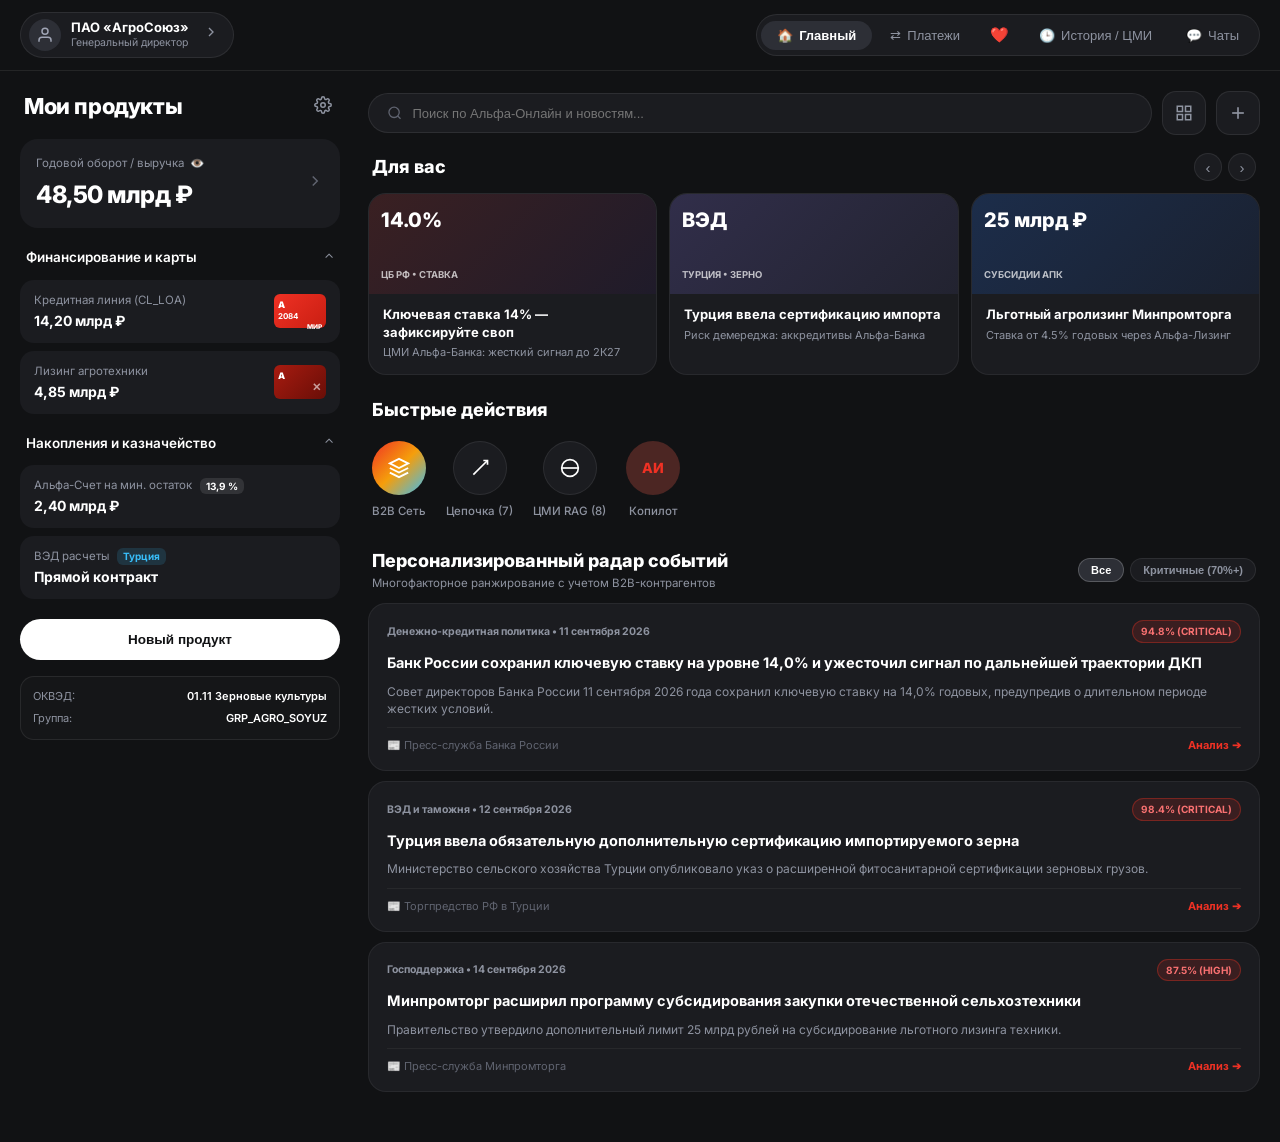
==== src/web/static/index.html @ ce5c9195 "fix(web): inline full Alfa-Online stylesheet and add strict no-cache headers to prevent 304 styling " ====
<!DOCTYPE html>
<html lang="ru">
<head>
  <meta charset="UTF-8">
  <meta name="viewport" content="width=device-width, initial-scale=1.0, maximum-scale=1.0, user-scalable=no">
  <title>Альфа-Онлайн | Корпоративный радар событий</title>
  <link rel="preconnect" href="https://fonts.googleapis.com">
  <link rel="preconnect" href="https://fonts.gstatic.com" crossorigin>
  <link href="https://fonts.googleapis.com/css2?family=Inter:wght@400;500;600;700;800&display=swap" rel="stylesheet">
  <style>
    :root {
      --alfa-bg: #111214;
      --alfa-surface: #1B1C20;
      --alfa-card: #222328;
      --alfa-card-hover: #2B2C33;
      --alfa-card-light: #2E3038;
      --alfa-red: #EF3124;
      --alfa-red-dark: #C91E12;
      --alfa-red-light: rgba(239, 49, 36, 0.15);
      --alfa-red-border: rgba(239, 49, 36, 0.35);
      --text-white: #FFFFFF;
      --text-gray: #8E93A0;
      --text-dim: #606470;
      --border-subtle: rgba(255, 255, 255, 0.08);
      --border-card: rgba(255, 255, 255, 0.06);
      --radius-pill: 9999px;
      --radius-xl: 24px;
      --radius-lg: 18px;
      --radius-md: 14px;
      --radius-sm: 10px;
      font-family: 'Inter', -apple-system, BlinkMacSystemFont, sans-serif;
    }
    * { box-sizing: border-box; margin: 0; padding: 0; -webkit-font-smoothing: antialiased; }
    body.alfa-app {
      background-color: var(--alfa-bg);
      color: var(--text-white);
      min-height: 100vh;
      line-height: 1.45;
      overflow-x: hidden;
      padding-bottom: 50px;
    }
    .app-top-bar {
      position: sticky; top: 0; z-index: 100;
      background-color: var(--alfa-bg);
      padding: 12px 20px;
      border-bottom: 1px solid var(--border-subtle);
    }
    .top-bar-inner {
      max-width: 1440px; margin: 0 auto;
      display: flex; justify-content: space-between; align-items: center; gap: 14px; flex-wrap: wrap;
    }
    .user-profile-pill {
      display: flex; align-items: center; gap: 10px;
      background-color: var(--alfa-surface);
      border: 1px solid var(--border-subtle);
      border-radius: var(--radius-pill);
      padding: 6px 14px 6px 8px; cursor: pointer; transition: all 0.2s ease;
    }
    .user-profile-pill:hover { background-color: var(--alfa-card); }
    .profile-avatar {
      width: 32px; height: 32px; border-radius: 50%;
      background: #2D2F36; color: #A0A5B5;
      display: flex; align-items: center; justify-content: center;
    }
    .profile-meta { display: flex; flex-direction: column; }
    .company-badge-name { font-size: 13px; font-weight: 700; color: var(--text-white); line-height: 1.2; }
    .company-sub-role { font-size: 10.5px; color: var(--text-gray); }
    .profile-switch-btn { color: var(--text-gray); margin-left: 4px; }
    .app-nav-dock {
      display: flex; align-items: center;
      background-color: var(--alfa-surface);
      border: 1px solid var(--border-subtle);
      border-radius: var(--radius-pill);
      padding: 4px; gap: 2px;
    }
    .dock-tab {
      background: transparent; border: none; border-radius: var(--radius-pill);
      padding: 7px 16px; color: var(--text-gray); font-size: 13px; font-weight: 500;
      display: flex; align-items: center; gap: 6px; cursor: pointer; transition: all 0.2s ease;
      white-space: nowrap;
    }
    .dock-tab:hover { color: var(--text-white); }
    .dock-tab.active { background-color: #2D2F36; color: var(--text-white); font-weight: 600; }
    .dock-tab.dock-heart { padding: 7px 12px; }
    .heart-icon { font-size: 15px; }

    .app-main-layout {
      max-width: 1440px; margin: 20px auto 0; padding: 0 20px;
      display: grid; grid-template-columns: 320px 1fr; gap: 28px;
    }
    @media (max-width: 960px) {
      .app-main-layout { grid-template-columns: 1fr; gap: 20px; }
    }
    .left-sidebar { display: flex; flex-direction: column; gap: 16px; }
    .sidebar-header { display: flex; justify-content: space-between; align-items: center; padding: 0 4px; }
    .sidebar-title { font-size: 22px; font-weight: 800; letter-spacing: -0.4px; color: var(--text-white); }
    .gear-btn { background: transparent; border: none; color: var(--text-gray); cursor: pointer; padding: 4px; }
    .gear-btn:hover { color: var(--text-white); }
    .total-balance-card {
      background-color: var(--alfa-surface); border-radius: var(--radius-lg);
      padding: 16px; position: relative; cursor: pointer; transition: background-color 0.2s ease;
    }
    .total-balance-card:hover { background-color: var(--alfa-card); }
    .balance-sub { font-size: 11.5px; color: var(--text-gray); display: flex; align-items: center; gap: 6px; }
    .balance-value { font-size: 24px; font-weight: 800; color: var(--text-white); margin-top: 6px; letter-spacing: -0.5px; }
    .card-chevron { position: absolute; right: 16px; top: 50%; transform: translateY(-50%); color: var(--text-dim); }
    .product-group { display: flex; flex-direction: column; gap: 8px; }
    .group-header { display: flex; justify-content: space-between; align-items: center; padding: 4px 6px; cursor: pointer; }
    .group-name { font-size: 13.5px; font-weight: 600; color: var(--text-white); }
    .group-arrow { font-size: 13px; color: var(--text-gray); }
    .group-items { display: flex; flex-direction: column; gap: 8px; }
    .product-item {
      background-color: var(--alfa-surface); border-radius: var(--radius-md);
      padding: 12px 14px; display: flex; justify-content: space-between; align-items: center;
      transition: background-color 0.2s ease;
    }
    .product-item:hover { background-color: var(--alfa-card); }
    .item-info { display: flex; flex-direction: column; gap: 2px; }
    .item-name-row { display: flex; align-items: center; gap: 8px; }
    .item-name { font-size: 11.5px; color: var(--text-gray); }
    .item-amount { font-size: 14px; font-weight: 700; color: var(--text-white); }
    .badge-rate { font-size: 10px; font-weight: 700; background-color: rgba(255, 255, 255, 0.1); padding: 1px 6px; border-radius: 6px; }
    .badge-ved { font-size: 10px; font-weight: 700; background-color: rgba(56, 189, 248, 0.15); color: #38BDF8; padding: 1px 6px; border-radius: 6px; }
    .mini-alfa-card {
      width: 52px; height: 34px;
      background: linear-gradient(135deg, #EF3124 0%, #C91E12 100%);
      border-radius: 6px; padding: 4px;
      display: flex; flex-direction: column; justify-content: space-between; position: relative;
    }
    .mini-alfa-card.dark-red { background: linear-gradient(135deg, #A81B10 0%, #690E07 100%); }
    .card-alfa-badge { font-size: 9px; font-weight: 900; color: #FFF; }
    .card-number { font-size: 8px; font-weight: 700; color: #FFF; }
    .card-system { font-size: 6.5px; font-weight: 800; color: #FFF; align-self: flex-end; }
    .card-close { font-size: 11px; font-weight: 800; color: rgba(255, 255, 255, 0.6); position: absolute; right: 5px; bottom: 3px; }
    .btn-new-product {
      background-color: #FFFFFF; color: #111214; border: none; border-radius: var(--radius-pill);
      padding: 13px; font-size: 13.5px; font-weight: 700; text-align: center; cursor: pointer; margin-top: 4px;
    }
    .btn-new-product:hover { opacity: 0.92; }
    .client-mini-spec {
      background-color: rgba(255, 255, 255, 0.02); border: 1px solid var(--border-subtle);
      border-radius: var(--radius-md); padding: 12px; display: flex; flex-direction: column; gap: 6px; font-size: 11px;
    }
    .spec-row { display: flex; justify-content: space-between; color: var(--text-gray); }
    .spec-row strong { color: var(--text-white); font-weight: 600; text-align: right; max-width: 65%; overflow: hidden; text-overflow: ellipsis; white-space: nowrap; }

    .main-content-pane { display: flex; flex-direction: column; gap: 24px; }
    .search-action-bar { display: flex; align-items: center; gap: 10px; }
    .search-input-pill {
      flex-grow: 1; background-color: var(--alfa-surface); border: 1px solid var(--border-subtle);
      border-radius: var(--radius-pill); padding: 11px 18px; display: flex; align-items: center; gap: 10px;
    }
    .search-input-pill input { background: transparent; border: none; outline: none; font-size: 13px; color: var(--text-white); width: 100%; }
    .search-icon { color: var(--text-dim); }
    .action-square-btn {
      width: 44px; height: 44px; border-radius: var(--radius-md); background-color: var(--alfa-surface);
      border: 1px solid var(--border-subtle); color: var(--text-gray); display: flex; align-items: center;
      justify-content: center; cursor: pointer; flex-shrink: 0;
    }
    .action-square-btn:hover { background-color: var(--alfa-card); color: var(--text-white); }
    .section-container { display: flex; flex-direction: column; gap: 12px; }
    .section-header-row { display: flex; justify-content: space-between; align-items: center; padding: 0 4px; }
    .section-heading { font-size: 18px; font-weight: 800; color: var(--text-white); }
    .section-subheading { font-size: 11.5px; color: var(--text-gray); margin-top: 1px; }
    .carousel-nav-arrows { display: flex; gap: 6px; }
    .nav-circle-btn {
      width: 28px; height: 28px; border-radius: 50%; background-color: var(--alfa-surface);
      border: 1px solid var(--border-subtle); color: var(--text-gray); font-size: 15px;
      display: flex; align-items: center; justify-content: center; cursor: pointer;
    }
    .nav-circle-btn:hover { background-color: var(--alfa-card); color: var(--text-white); }

    .stories-carousel {
      display: grid; grid-template-columns: repeat(auto-fit, minmax(220px, 1fr));
      gap: 12px; overflow-x: auto; scroll-behavior: smooth; padding-bottom: 4px;
    }
    .story-card {
      background-color: var(--alfa-surface); border-radius: var(--radius-lg);
      overflow: hidden; display: flex; flex-direction: column; cursor: pointer;
      border: 1px solid var(--border-card); transition: transform 0.2s ease;
    }
    .story-card:hover { transform: translateY(-2px); }
    .story-graphic-top {
      height: 100px; background: linear-gradient(135deg, #3A2022 0%, #1F1B2A 100%);
      padding: 12px; display: flex; flex-direction: column; justify-content: space-between;
    }
    .story-graphic-top.lavender-bg { background: linear-gradient(135deg, #312E4A 0%, #222330 100%); }
    .story-graphic-top.blue-bg { background: linear-gradient(135deg, #1C2D4A 0%, #1A2130 100%); }
    .story-graphic-top.dark-bg { background: linear-gradient(135deg, #2A2520 0%, #1A1C20 100%); }
    .story-big-badge { font-size: 20px; font-weight: 800; color: var(--text-white); }
    .story-sub-tag { font-size: 9.5px; font-weight: 700; color: rgba(255, 255, 255, 0.7); text-transform: uppercase; }
    .story-text-bottom { padding: 12px 14px 14px; display: flex; flex-direction: column; gap: 4px; }
    .story-text-bottom h4 { font-size: 13px; font-weight: 700; color: var(--text-white); line-height: 1.35; }
    .story-text-bottom p { font-size: 11px; color: var(--text-gray); line-height: 1.35; }

    .quick-actions-row { display: flex; align-items: center; gap: 20px; overflow-x: auto; padding: 6px 4px 10px; }
    .quick-action-item { display: flex; flex-direction: column; align-items: center; gap: 8px; cursor: pointer; flex-shrink: 0; }
    .action-circle-icon {
      width: 54px; height: 54px; border-radius: 50%; display: flex; align-items: center; justify-content: center;
      transition: transform 0.2s ease;
    }
    .quick-action-item:hover .action-circle-icon { transform: scale(1.06); }
    .icon-rainbow { background: linear-gradient(135deg, #EF3124 0%, #F59E0B 50%, #38BDF8 100%); color: #FFF; }
    .icon-grey { background-color: var(--alfa-surface); border: 1px solid var(--border-subtle); color: var(--text-white); }
    .icon-avatar { background-color: #2D313D; color: #8E93A0; }
    .icon-initials { background-color: #4C2623; color: #EF3124; font-weight: 800; font-size: 14px; }
    .action-label { font-size: 11.5px; font-weight: 500; color: var(--text-gray); text-align: center; }

    .feed-filter-chips { display: flex; gap: 6px; }
    .chip {
      background-color: var(--alfa-surface); border: 1px solid var(--border-subtle); border-radius: var(--radius-pill);
      padding: 5px 12px; font-size: 11px; font-weight: 600; color: var(--text-gray); cursor: pointer;
    }
    .chip.active { background-color: #2D2F36; color: var(--text-white); border-color: rgba(255, 255, 255, 0.2); }
    .news-feed-list { display: flex; flex-direction: column; gap: 10px; }
    .news-item-card {
      background-color: var(--alfa-surface); border: 1px solid var(--border-card); border-radius: var(--radius-lg);
      padding: 16px 18px; display: flex; flex-direction: column; gap: 10px; cursor: pointer;
      transition: background-color 0.2s ease;
    }
    .news-item-card:hover { background-color: var(--alfa-card); }
    .news-item-top { display: flex; justify-content: space-between; align-items: center; font-size: 10.5px; font-weight: 700; }
    .news-category-tag { color: var(--text-gray); }
    .news-score-badge { padding: 3px 8px; border-radius: var(--radius-pill); font-size: 10px; }
    .score-critical { background-color: var(--alfa-red-light); color: #F87171; border: 1px solid var(--alfa-red-border); }
    .score-high { background-color: rgba(245, 158, 11, 0.15); color: #FBBF24; border: 1px solid rgba(245, 158, 11, 0.3); }
    .news-item-title { font-size: 14.5px; font-weight: 700; color: var(--text-white); line-height: 1.35; }
    .news-item-summary { font-size: 12px; color: var(--text-gray); line-height: 1.45; }
    .news-item-footer { display: flex; justify-content: space-between; align-items: center; border-top: 1px solid rgba(255, 255, 255, 0.05); padding-top: 10px; font-size: 11px; }
    .news-source-label { color: var(--text-dim); }
    .open-insight-link { color: var(--alfa-red); font-weight: 700; }

    .tab-view { display: none; }
    .tab-view.active { display: flex; flex-direction: column; gap: 18px; }
    .sub-view-header h2 { font-size: 20px; font-weight: 800; color: var(--text-white); }
    .sub-view-header p { font-size: 12px; color: var(--text-gray); margin-top: 2px; }

    .graph-card-layout { display: grid; grid-template-columns: 1fr 1fr; gap: 18px; }
    @media (max-width: 900px) { .graph-card-layout { grid-template-columns: 1fr; } }
    .visual-network-box, .counterparty-table-box {
      background-color: var(--alfa-surface); border: 1px solid var(--border-card); border-radius: var(--radius-lg); padding: 18px;
    }
    .box-title { font-size: 13.5px; font-weight: 700; color: var(--text-white); margin-bottom: 12px; }
    .network-svg-wrap { height: 300px; background-color: #0E0F12; border-radius: var(--radius-md); display: flex; align-items: center; justify-content: center; }
    .alfa-data-table { width: 100%; border-collapse: collapse; font-size: 11.5px; }
    .alfa-data-table th { text-align: left; padding: 8px 10px; color: var(--text-dim); font-size: 10px; text-transform: uppercase; border-bottom: 1px solid var(--border-subtle); }
    .alfa-data-table td { padding: 10px; color: var(--text-gray); border-bottom: 1px solid rgba(255, 255, 255, 0.03); }

    .chat-app-box {
      background-color: var(--alfa-surface); border: 1px solid var(--border-card); border-radius: var(--radius-xl); padding: 16px;
      display: flex; flex-direction: column; height: 500px;
    }
    .chat-thread { flex-grow: 1; overflow-y: auto; display: flex; flex-direction: column; gap: 12px; padding: 8px 4px; }
    .chat-msg { display: flex; gap: 10px; max-width: 82%; }
    .chat-msg.user { align-self: flex-end; flex-direction: row-reverse; }
    .msg-avatar { width: 28px; height: 28px; border-radius: 50%; background-color: var(--alfa-red); color: #FFF; font-size: 12px; font-weight: 800; display: flex; align-items: center; justify-content: center; flex-shrink: 0; }
    .chat-msg.user .msg-avatar { background-color: #38BDF8; }
    .msg-bubble { background-color: var(--alfa-card); border-radius: var(--radius-lg); padding: 12px 14px; font-size: 12.5px; color: var(--text-white); }
    .chat-msg.user .msg-bubble { background: linear-gradient(135deg, #EF3124 0%, #C91E12 100%); color: #FFF; }
    .chat-bottom-bar { display: flex; gap: 10px; padding-top: 12px; border-top: 1px solid var(--border-subtle); }
    .chat-bottom-bar input { flex-grow: 1; background-color: var(--alfa-card); border: 1px solid var(--border-subtle); border-radius: var(--radius-pill); padding: 10px 16px; font-size: 12.5px; color: var(--text-white); outline: none; }
    .chat-send-btn { width: 40px; height: 40px; border-radius: 50%; background-color: var(--alfa-red); color: #FFF; border: none; cursor: pointer; }

    /* Modal / Bottom Sheet */
    .sheet-backdrop {
      position: fixed; inset: 0; background-color: rgba(0, 0, 0, 0.75); backdrop-filter: blur(8px);
      z-index: 200; display: flex; align-items: flex-end; justify-content: center;
    }
    .sheet-backdrop.hidden { display: none; }
    .sheet-modal {
      background-color: var(--alfa-surface); border-top: 1px solid rgba(255, 255, 255, 0.15);
      border-radius: 24px 24px 0 0; max-width: 900px; width: 100%; max-height: 90vh; display: flex; flex-direction: column;
      animation: slideUp 0.3s cubic-bezier(0.16, 1, 0.3, 1) forwards;
    }
    @keyframes slideUp { from { transform: translateY(100%); } to { transform: translateY(0); } }
    .sheet-header { padding: 14px 20px; border-bottom: 1px solid var(--border-subtle); }
    .sheet-handle { width: 36px; height: 4px; background-color: rgba(255, 255, 255, 0.2); border-radius: 2px; margin: 0 auto 10px; }
    .sheet-top-row { display: flex; justify-content: space-between; align-items: center; }
    .badge-alfa-tag { font-size: 10px; font-weight: 800; color: var(--alfa-red); }
    .badge-relevance-chip { font-size: 10px; font-weight: 700; background: var(--alfa-red-light); color: #F87171; padding: 2px 8px; border-radius: var(--radius-pill); }
    .sheet-close-btn { background: transparent; border: none; color: var(--text-gray); font-size: 16px; cursor: pointer; }
    .sheet-title { font-size: 16px; font-weight: 800; color: var(--text-white); margin-top: 6px; }
    .sheet-body-content { padding: 16px 20px; overflow-y: auto; display: flex; flex-direction: column; gap: 16px; }
    .grounding-matrix-box, .impact-chain-section { background-color: var(--alfa-card); border-radius: var(--radius-md); padding: 14px; display: flex; flex-direction: column; gap: 10px; }
    .matrix-grid-4 { display: grid; grid-template-columns: repeat(auto-fit, minmax(180px, 1fr)); gap: 10px; }
    .matrix-tile { background-color: rgba(255, 255, 255, 0.03); border: 1px solid var(--border-subtle); border-radius: var(--radius-sm); padding: 10px; display: flex; flex-direction: column; gap: 4px; }
    .matrix-tile.tile-alfa { border-color: var(--alfa-red-border); background-color: var(--alfa-red-light); }
    .matrix-tile.tile-insight { border-color: rgba(16, 185, 129, 0.35); background-color: rgba(16, 185, 129, 0.08); }
    .tile-label { font-size: 9.5px; font-weight: 700; color: var(--text-dim); text-transform: uppercase; }
    .tile-val { font-size: 11.5px; color: var(--text-white); }
    .chain-flow-steps { display: grid; grid-template-columns: repeat(auto-fit, minmax(150px, 1fr)); gap: 8px; }
    .chain-step-chip { background-color: rgba(255, 255, 255, 0.03); border: 1px solid var(--border-subtle); border-radius: var(--radius-sm); padding: 8px; }
    .chip-step-num { font-size: 9px; font-weight: 800; color: var(--alfa-red); }
    .chip-step-title { font-size: 11px; font-weight: 600; color: var(--text-white); }
    .chip-step-metric { font-size: 9.5px; font-weight: 700; color: var(--text-gray); display: flex; justify-content: space-between; margin-top: 4px; }
    .self-check-card { background-color: rgba(16, 185, 129, 0.08); border: 1px solid rgba(16, 185, 129, 0.25); border-radius: var(--radius-md); padding: 12px; display: flex; justify-content: space-between; align-items: center; font-size: 11px; }
    .check-icon { width: 20px; height: 20px; border-radius: 50%; background-color: #10B981; color: #FFF; display: flex; align-items: center; justify-content: center; font-weight: 800; }
    .six-pillars-accordion { display: flex; flex-direction: column; gap: 8px; }
    .pillar-box { background-color: var(--alfa-card); border-radius: var(--radius-md); padding: 12px 14px; }
    .pillar-box-title { font-size: 12.5px; font-weight: 700; color: var(--text-white); margin-bottom: 6px; }
    .pillar-box-text { font-size: 11.5px; color: var(--text-gray); }
    .prod-banner { background-color: var(--alfa-card); border-radius: var(--radius-md); padding: 10px 12px; display: flex; justify-content: space-between; align-items: center; gap: 10px; }
    .prod-banner-title { font-size: 12px; font-weight: 700; color: var(--text-white); }
    .prod-banner-desc { font-size: 10.5px; color: var(--text-gray); }
    .prod-banner-btn { background-color: var(--alfa-red); color: #FFF; border: none; border-radius: var(--radius-pill); padding: 6px 12px; font-size: 11px; font-weight: 700; cursor: pointer; }
    .sheet-footer { padding: 12px 20px; border-top: 1px solid var(--border-subtle); display: flex; justify-content: flex-end; }
    .sheet-dismiss-btn { background-color: var(--alfa-card); color: var(--text-white); border: 1px solid var(--border-subtle); border-radius: var(--radius-pill); padding: 8px 18px; font-size: 12px; font-weight: 600; cursor: pointer; }

    .client-modal-backdrop { position: fixed; inset: 0; background-color: rgba(0, 0, 0, 0.75); z-index: 300; display: flex; align-items: center; justify-content: center; padding: 16px; }
    .client-modal-backdrop.hidden { display: none; }
    .client-modal-card { background-color: var(--alfa-surface); border-radius: var(--radius-xl); max-width: 440px; width: 100%; padding: 20px; display: flex; flex-direction: column; gap: 16px; }
    .modal-header { display: flex; justify-content: space-between; align-items: center; }
    .modal-header h3 { font-size: 16px; font-weight: 800; color: var(--text-white); }
    .modal-close { background: transparent; border: none; color: var(--text-gray); font-size: 16px; cursor: pointer; }
    .alfa-native-select { background-color: var(--alfa-card); border: 1px solid var(--border-subtle); border-radius: var(--radius-sm); padding: 10px 12px; font-size: 12.5px; color: var(--text-white); outline: none; width: 100%; }
    .btn-save-modal { background-color: var(--alfa-red); color: #FFF; border: none; border-radius: var(--radius-pill); padding: 9px 20px; font-size: 13px; font-weight: 700; cursor: pointer; }
  </style>
</head>
<body class="alfa-app">

  <!-- TOP APP BAR (Exact match to reference screenshot) -->
  <header class="app-top-bar">
    <div class="top-bar-inner">
      <div class="user-profile-pill" onclick="toggleModal()">
        <div class="profile-avatar">
          <svg width="18" height="18" viewBox="0 0 24 24" fill="none" stroke="currentColor" stroke-width="2">
            <path d="M20 21v-2a4 4 0 0 0-4-4H8a4 4 0 0 0-4 4v2"></path>
            <circle cx="12" cy="7" r="4"></circle>
          </svg>
        </div>
        <div class="profile-meta">
          <span class="company-badge-name" id="topCompanyName">ПАО «АгроСоюз»</span>
          <span class="company-sub-role" id="topRoleName">Генеральный директор</span>
        </div>
        <div class="profile-switch-btn">
          <svg width="16" height="16" viewBox="0 0 24 24" fill="none" stroke="currentColor" stroke-width="2"><path d="M9 18l6-6-6-6"/></svg>
        </div>
      </div>

      <nav class="app-nav-dock">
        <button class="dock-tab active" onclick="switchTab('main')">
          <span class="dock-icon">🏠</span>
          <span class="dock-label">Главный</span>
        </button>
        <button class="dock-tab" onclick="switchTab('payments')">
          <span class="dock-icon">⇄</span>
          <span class="dock-label">Платежи</span>
        </button>
        <button class="dock-tab dock-heart" onclick="switchTab('favorites')">
          <span class="dock-icon heart-icon">❤️</span>
        </button>
        <button class="dock-tab" onclick="switchTab('research')">
          <span class="dock-icon">🕒</span>
          <span class="dock-label">История / ЦМИ</span>
        </button>
        <button class="dock-tab" onclick="switchTab('chat')">
          <span class="dock-icon">💬</span>
          <span class="dock-label">Чаты</span>
        </button>
      </nav>
    </div>
  </header>

  <!-- MAIN TWO-COLUMN CONTAINER -->
  <main class="app-main-layout">
    
    <!-- LEFT SIDEBAR: "Мои продукты" -->
    <aside class="left-sidebar">
      <div class="sidebar-header">
        <h2 class="sidebar-title">Мои продукты</h2>
        <button class="gear-btn" onclick="toggleModal()" title="Настройки профиля">
          <svg width="18" height="18" viewBox="0 0 24 24" fill="none" stroke="currentColor" stroke-width="2">
            <circle cx="12" cy="12" r="3"></circle>
            <path d="M19.4 15a1.65 1.65 0 0 0 .33 1.82l.06.06a2 2 0 0 1 0 2.83 2 2 0 0 1-2.83 0l-.06-.06a1.65 1.65 0 0 0-1.82-.33 1.65 1.65 0 0 0-1 1.51V21a2 2 0 0 1-2 2 2 2 0 0 1-2-2v-.09A1.65 1.65 0 0 0 9 19.4a1.65 1.65 0 0 0-1.82.33l-.06.06a2 2 0 0 1-2.83 0 2 2 0 0 1 0-2.83l.06-.06a1.65 1.65 0 0 0 .33-1.82 1.65 1.65 0 0 0-1.51-1H3a2 2 0 0 1-2-2 2 2 0 0 1 2-2h.09A1.65 1.65 0 0 0 4.6 9a1.65 1.65 0 0 0-.33-1.82l-.06-.06a2 2 0 0 1 0-2.83 2 2 0 0 1 2.83 0l.06.06a1.65 1.65 0 0 0 1.82.33H9a1.65 1.65 0 0 0 1-1.51V3a2 2 0 0 1 2-2 2 2 0 0 1 2 2v.09a1.65 1.65 0 0 0 1 1.51 1.65 1.65 0 0 0 1.82-.33l.06-.06a2 2 0 0 1 2.83 0 2 2 0 0 1 0 2.83l-.06.06a1.65 1.65 0 0 0-.33 1.82V9a1.65 1.65 0 0 0 1.51 1H21a2 2 0 0 1 2 2 2 2 0 0 1-2 2h-.09a1.65 1.65 0 0 0-1.51 1z"></path>
          </svg>
        </button>
      </div>

      <div class="product-card total-balance-card" onclick="switchTab('payments')">
        <div class="balance-sub">
          <span>Годовой оборот / выручка</span>
          <span>👁️</span>
        </div>
        <div class="balance-value" id="dispRevenueVal">48,50 млрд ₽</div>
        <div class="card-chevron"><svg width="18" height="18" viewBox="0 0 24 24" fill="none" stroke="currentColor" stroke-width="2"><path d="M9 18l6-6-6-6"/></svg></div>
      </div>

      <div class="product-group">
        <div class="group-header">
          <span class="group-name">Финансирование и карты</span>
          <span class="group-arrow">⌃</span>
        </div>
        <div class="group-items">
          <div class="product-item">
            <div class="item-info">
              <span class="item-name">Кредитная линия (CL_LOA)</span>
              <span class="item-amount" id="dispLoanVal">14,20 млрд ₽</span>
            </div>
            <div class="mini-alfa-card">
              <div class="card-alfa-badge">А</div>
              <span class="card-number">2084</span>
              <span class="card-system">МИР</span>
            </div>
          </div>
          <div class="product-item">
            <div class="item-info">
              <span class="item-name">Лизинг агротехники</span>
              <span class="item-amount">4,85 млрд ₽</span>
            </div>
            <div class="mini-alfa-card dark-red">
              <div class="card-alfa-badge">А</div>
              <span class="card-close">✕</span>
            </div>
          </div>
        </div>
      </div>

      <div class="product-group">
        <div class="group-header">
          <span class="group-name">Накопления и казначейство</span>
          <span class="group-arrow">⌃</span>
        </div>
        <div class="group-items">
          <div class="product-item">
            <div class="item-info">
              <div class="item-name-row">
                <span class="item-name">Альфа-Счет на мин. остаток</span>
                <span class="badge-rate">13,9 %</span>
              </div>
              <span class="item-amount">2,40 млрд ₽</span>
            </div>
          </div>
          <div class="product-item">
            <div class="item-info">
              <div class="item-name-row">
                <span class="item-name">ВЭД расчеты</span>
                <span class="badge-ved">Турция</span>
              </div>
              <span class="item-amount">Прямой контракт</span>
            </div>
          </div>
        </div>
      </div>

      <button class="btn-new-product" onclick="alert('Заявка на подключение корпоративного продукта направлена персональному менеджеру')">
        Новый продукт
      </button>

      <div class="client-mini-spec">
        <div class="spec-row">
          <span>ОКВЭД:</span>
          <strong>01.11 Зерновые культуры</strong>
        </div>
        <div class="spec-row">
          <span>Группа:</span>
          <strong>GRP_AGRO_SOYUZ</strong>
        </div>
      </div>
    </aside>

    <!-- RIGHT MAIN CONTENT -->
    <section class="main-content-pane">
      
      <!-- TAB: ГЛАВНЫЙ -->
      <div class="tab-view active" id="view-main">
        
        <!-- Search Bar with QR & Plus -->
        <div class="search-action-bar">
          <div class="search-input-pill">
            <svg class="search-icon" width="16" height="16" viewBox="0 0 24 24" fill="none" stroke="currentColor" stroke-width="2">
              <circle cx="11" cy="11" r="8"></circle><line x1="21" y1="21" x2="16.65" y2="16.65"></line>
            </svg>
            <input type="text" placeholder="Поиск по Альфа-Онлайн и новостям..." oninput="filterSearch(this.value)" />
          </div>
          <button class="action-square-btn" title="QR-код" onclick="alert('Сканирование платежного поручения B2B')">
            <svg width="18" height="18" viewBox="0 0 24 24" fill="none" stroke="currentColor" stroke-width="2">
              <rect x="3" y="3" width="7" height="7"></rect><rect x="14" y="3" width="7" height="7"></rect>
              <rect x="14" y="14" width="7" height="7"></rect><rect x="3" y="14" width="7" height="7"></rect>
            </svg>
          </button>
          <button class="action-square-btn" title="Создать" onclick="alert('Создание заявки на продукт')">
            <svg width="20" height="20" viewBox="0 0 24 24" fill="none" stroke="currentColor" stroke-width="2">
              <line x1="12" y1="5" x2="12" y2="19"></line><line x1="5" y1="12" x2="19" y2="12"></line>
            </svg>
          </button>
        </div>

        <!-- "Для вас" (Stories from screenshot) -->
        <div class="section-container">
          <div class="section-header-row">
            <h3 class="section-heading">Для вас</h3>
            <div class="carousel-nav-arrows">
              <button class="nav-circle-btn">‹</button>
              <button class="nav-circle-btn">›</button>
            </div>
          </div>

          <div class="stories-carousel">
            <div class="story-card" onclick="openInsightModal(0)">
              <div class="story-graphic-top">
                <span class="story-big-badge">14.0%</span>
                <span class="story-sub-tag">ЦБ РФ • Ставка</span>
              </div>
              <div class="story-text-bottom">
                <h4>Ключевая ставка 14% — зафиксируйте своп</h4>
                <p>ЦМИ Альфа-Банка: жесткий сигнал до 2К27</p>
              </div>
            </div>

            <div class="story-card" onclick="openInsightModal(1)">
              <div class="story-graphic-top lavender-bg">
                <span class="story-big-badge">ВЭД</span>
                <span class="story-sub-tag">Турция • Зерно</span>
              </div>
              <div class="story-text-bottom">
                <h4>Турция ввела сертификацию импорта</h4>
                <p>Риск демереджа: аккредитивы Альфа-Банка</p>
              </div>
            </div>

            <div class="story-card" onclick="openInsightModal(2)">
              <div class="story-graphic-top blue-bg">
                <span class="story-big-badge">25 млрд ₽</span>
                <span class="story-sub-tag">Субсидии АПК</span>
              </div>
              <div class="story-text-bottom">
                <h4>Льготный агролизинг Минпромторга</h4>
                <p>Ставка от 4.5% годовых через Альфа-Лизинг</p>
              </div>
            </div>
          </div>
        </div>

        <!-- "Быстрые переводы" / Действия -->
        <div class="section-container">
          <div class="section-header-row">
            <h3 class="section-heading">Быстрые действия</h3>
          </div>
          <div class="quick-actions-row">
            <div class="quick-action-item" onclick="switchTab('payments')">
              <div class="action-circle-icon icon-rainbow">
                <svg width="22" height="22" viewBox="0 0 24 24" fill="none" stroke="currentColor" stroke-width="2">
                  <polygon points="12 2 2 7 12 12 22 7 12 2"></polygon>
                  <polyline points="2 17 12 22 22 17"></polyline>
                  <polyline points="2 12 12 17 22 12"></polyline>
                </svg>
              </div>
              <span class="action-label">B2B Сеть</span>
            </div>
            <div class="quick-action-item" onclick="openInsightModal(0)">
              <div class="action-circle-icon icon-grey">
                <svg width="20" height="20" viewBox="0 0 24 24" fill="none" stroke="currentColor" stroke-width="2">
                  <polyline points="16 3 21 3 21 8"></polyline><line x1="4" y1="20" x2="21" y2="3"></line>
                </svg>
              </div>
              <span class="action-label">Цепочка (7)</span>
            </div>
            <div class="quick-action-item" onclick="switchTab('research')">
              <div class="action-circle-icon icon-grey">
                <svg width="20" height="20" viewBox="0 0 24 24" fill="none" stroke="currentColor" stroke-width="2">
                  <circle cx="12" cy="12" r="10"></circle><line x1="2" y1="12" x2="22" y2="12"></line>
                </svg>
              </div>
              <span class="action-label">ЦМИ RAG (8)</span>
            </div>
            <div class="quick-action-item" onclick="switchTab('chat')">
              <div class="action-circle-icon icon-initials">
                <span>АИ</span>
              </div>
              <span class="action-label">Копилот</span>
            </div>
          </div>
        </div>

        <!-- News Feed List -->
        <div class="section-container">
          <div class="section-header-row">
            <div>
              <h3 class="section-heading">Персонализированный радар событий</h3>
              <p class="section-subheading">Многофакторное ранжирование с учетом B2B-контрагентов</p>
            </div>
            <div class="feed-filter-chips">
              <button class="chip active">Все</button>
              <button class="chip">Критичные (70%+)</button>
            </div>
          </div>

          <div class="news-feed-list" id="newsFeedList">
            <!-- Cards injected via JS -->
          </div>
        </div>

      </div>

      <!-- TAB: ПЛАТЕЖИ -->
      <div class="tab-view" id="view-payments">
        <div class="sub-view-header">
          <h2>Расчетная B2B-сеть холдинга (df_Uid_payment_hack)</h2>
          <p>Взаимосвязанные контрагенты и оценка передачи макрошоков</p>
        </div>
        <div class="graph-card-layout">
          <div class="visual-network-box">
            <div class="box-title">Топология расчетной сети</div>
            <div class="network-svg-wrap" id="graphContainer">
              <!-- SVG injected via JS -->
            </div>
          </div>
          <div class="counterparty-table-box">
            <div class="box-title">Реестр контрагентов</div>
            <table class="alfa-data-table">
              <thead>
                <tr>
                  <th>Контрагент</th>
                  <th>Тип</th>
                  <th>Сумма</th>
                  <th>Доля</th>
                  <th>Риск</th>
                </tr>
              </thead>
              <tbody id="counterpartyRows">
                <!-- Rows injected via JS -->
              </tbody>
            </table>
          </div>
        </div>
      </div>

      <!-- TAB: ИЗБРАННОЕ -->
      <div class="tab-view" id="view-favorites">
        <div class="sub-view-header">
          <h2>Избранные бизнес-события ❤️</h2>
          <p>Критичные решения Совета директоров и Казначейства</p>
        </div>
        <div class="news-feed-list" id="favFeedList"></div>
      </div>

      <!-- TAB: ИСТОРИЯ / ЦМИ -->
      <div class="tab-view" id="view-research">
        <div class="sub-view-header">
          <h2>Исследования Центра макроэкономических исследований Альфа-Банка</h2>
          <p>Официальные аналитические обзоры и база знаний для RAG</p>
        </div>
        <div class="news-feed-list" id="researchFeedList"></div>
      </div>

      <!-- TAB: ЧАТЫ -->
      <div class="tab-view" id="view-chat">
        <div class="sub-view-header">
          <h2>Диалог с Альфа-Аналитиком (Executive Copilot)</h2>
          <p>Персональный аналитический ассистент по крупному бизнесу</p>
        </div>
        <div class="chat-app-box">
          <div class="chat-thread" id="chatThread">
            <div class="chat-msg ai">
              <div class="msg-avatar">А</div>
              <div class="msg-bubble">Здравствуйте! Задайте любой вопрос по влиянию ставки ЦБ, логистическим тарифам или финансовым инструментам Альфа-Банка.</div>
            </div>
          </div>
          <div class="chat-bottom-bar">
            <input type="text" id="chatInput" placeholder="Задайте вопрос аналитику..." onkeydown="if(event.key==='Enter')sendChat()" />
            <button class="chat-send-btn" onclick="sendChat()">➔</button>
          </div>
        </div>
      </div>

    </section>
  </main>

  <!-- NATIVE DETAIL MODAL SHEET -->
  <div class="sheet-backdrop hidden" id="sheetBackdrop" onclick="if(event.target===this)closeModal()">
    <div class="sheet-modal">
      <div class="sheet-header">
        <div class="sheet-handle"></div>
        <div class="sheet-top-row">
          <div style="display:flex; gap:8px; align-items:center;">
            <span class="badge-alfa-tag">АО «АЛЬФА-БАНК» | ИНСАЙТ</span>
            <span class="badge-relevance-chip" id="modalScoreBadge">CRITICAL 94.8%</span>
          </div>
          <button class="sheet-close-btn" onclick="closeModal()">✕</button>
        </div>
        <h2 class="sheet-title" id="modalTitle">Заголовок события</h2>
      </div>

      <div class="sheet-body-content">
        <!-- RAG GROUNDING MATRIX (ITEM 8) -->
        <div class="grounding-matrix-box">
          <div class="box-caption">
            <strong>🎯 RAG Grounding Matrix (Пункт 8): [ФАКТ] + [ЦМИ АЛЬФА] + [ПРОФИЛЬ] ➔ [ИНСАЙТ]</strong>
          </div>
          <div class="matrix-grid-4">
            <div class="matrix-tile">
              <span class="tile-label">1. Первичный факт</span>
              <p class="tile-val" id="modalFact">Решение Банка России</p>
            </div>
            <div class="matrix-tile tile-alfa">
              <span class="tile-label">2. Исследование Альфы</span>
              <p class="tile-val" id="modalResearch">Позиция ЦМИ Альфа-Банка</p>
            </div>
            <div class="matrix-tile">
              <span class="tile-label">3. Особенности клиента</span>
              <p class="tile-val" id="modalCompany">Выручка 48.5 млрд ₽, долг активен</p>
            </div>
            <div class="matrix-tile tile-insight">
              <span class="tile-label">4. Персональный вывод</span>
              <p class="tile-val" id="modalInsight">Рефинансирование и своп</p>
            </div>
          </div>
        </div>

        <!-- IMPACT CHAIN (ITEM 7) -->
        <div class="impact-chain-section">
          <div class="impact-chain-header">
            <strong>🔗 Пошаговая цепочка влияния (Impact Chain, Пункт 7)</strong>
            <div class="chain-meta-pills">
              <span class="pill-strength" id="modalStrength">Сила: CRITICAL</span>
              <span class="pill-horizon" id="modalHorizon">Горизонт: 3-12 мес</span>
            </div>
          </div>
          <div class="chain-flow-steps" id="modalChainSteps"></div>
        </div>

        <!-- SELF CHECK (ITEM 12) -->
        <div class="self-check-card">
          <div style="display:flex; align-items:center; gap:8px;">
            <span class="check-icon">✓</span>
            <div>
              <strong style="color:#34D399;">Critic Self-Check 5/5:</strong>
              <span>Все утверждения подтверждены • Источник проверен • Противоречий нет • Позиция Альфы отделена</span>
            </div>
          </div>
          <span class="pill-novelty">Новизна: 96.5%</span>
        </div>

        <!-- 6 PILLARS -->
        <div class="six-pillars-accordion" id="modalPillars"></div>

        <!-- PRODUCTS -->
        <div class="recommended-products-block">
          <h4 style="font-size:12px; font-weight:700;">Рекомендованные продукты Альфа-Банка:</h4>
          <div class="products-grid-list" id="modalProducts"></div>
        </div>
      </div>

      <div class="sheet-footer">
        <button class="sheet-dismiss-btn" onclick="closeModal()">Закрыть</button>
      </div>
    </div>
  </div>

  <!-- CLIENT SWITCHER MODAL -->
  <div class="client-modal-backdrop hidden" id="clientModal" onclick="if(event.target===this)toggleModal()">
    <div class="client-modal-card">
      <div class="modal-header">
        <h3>Выбор корпоративного клиента</h3>
        <button class="modal-close" onclick="toggleModal()">✕</button>
      </div>
      <div style="display:flex; flex-direction:column; gap:12px;">
        <div>
          <label style="font-size:11px; color:#8E93A0;">Клиент (>15 млрд ₽):</label>
          <select id="selectClient" class="alfa-native-select" onchange="switchClient(this.value)">
            <option value="AGRO">U_AGRO_001 | ПАО «АгроСоюз» (48.5 млрд ₽, Турция)</option>
            <option value="METALL">U_METALL_002 | ПАО «УралМеталл» (135.0 млрд ₽, Китай)</option>
            <option value="RETAIL">U_RETAIL_003 | ООО «РусРитейл» (92.0 млрд ₽, Ритейл)</option>
          </select>
        </div>
        <div>
          <label style="font-size:11px; color:#8E93A0;">Роль ЛПР:</label>
          <select id="selectRole" class="alfa-native-select" onchange="switchRole(this.value)">
            <option value="Генеральный директор" selected>Генеральный директор</option>
            <option value="Финансовый директор (CFO)">Финансовый директор (CFO)</option>
            <option value="Руководитель казначейства">Руководитель казначейства</option>
          </select>
        </div>
      </div>
      <div style="display:flex; justify-content:flex-end; margin-top:8px;">
        <button class="btn-save-modal" onclick="toggleModal()">Применить</button>
      </div>
    </div>
  </div>

  <script>
    const mockData = {
      clients: {
        AGRO: {
          id: "U_AGRO_001",
          name: "ПАО «АгроСоюз»",
          revenue: "48,50 млрд ₽",
          loan: "14,20 млрд ₽",
          okved: "01.11 Зерновые культуры",
          group: "GRP_AGRO_SOYUZ",
          counterparties: [
            { name: "АО «ХимСнаб Удобрения»", type: "Поставщик", amount: "4.25 млрд ₽", share: "8.8%", risk: "HIGH" },
            { name: "ООО «РусРитейл»", type: "Покупатель", amount: "11.80 млрд ₽", share: "24.3%", risk: "HIGH" },
            { name: "АО «ТрансЕвразия Логистик»", type: "Транспорт", amount: "1.65 млрд ₽", share: "3.4%", risk: "MEDIUM" }
          ]
        },
        METALL: {
          id: "U_METALL_002",
          name: "ПАО «УралМеталл»",
          revenue: "135,00 млрд ₽",
          loan: "38,40 млрд ₽",
          okved: "24.10 Производство стали",
          group: "GRP_URALS_METALL",
          counterparties: [
            { name: "АО «АгроМаш Завод»", type: "Покупатель", amount: "3.10 млрд ₽", share: "2.3%", risk: "LOW" },
            { name: "АО «ТрансЕвразия Логистик»", type: "Транспорт", amount: "5.40 млрд ₽", share: "4.0%", risk: "MEDIUM" }
          ]
        },
        RETAIL: {
          id: "U_RETAIL_003",
          name: "ООО «РусРитейл»",
          revenue: "92,00 млрд ₽",
          loan: "26,10 млрд ₽",
          okved: "47.11 Розничные сети",
          group: "GRP_RUS_RETAIL",
          counterparties: [
            { name: "ПАО «АгроСоюз»", type: "Поставщик", amount: "11.80 млрд ₽", share: "12.8%", risk: "CRITICAL" }
          ]
        }
      },
      news: [
        {
          id: "NEWS-001",
          title: "Банк России сохранил ключевую ставку на уровне 14,0% и ужесточил сигнал по дальнейшей траектории ДКП",
          summary: "Совет директоров Банка России 11 сентября 2026 года сохранил ключевую ставку на 14,0% годовых, предупредив о длительном периоде жестких условий.",
          source: "Пресс-служба Банка России",
          date: "11 сентября 2026",
          category: "Денежно-кредитная политика",
          score: "94.8%",
          priority: "CRITICAL",
          strength: "CRITICAL",
          horizon: "3-12 мес",
          steps: [
            { title: "Ставка ЦБ 14% + сигнал", metric: "LIQUIDITY", dir: "↔" },
            { title: "Рост стоимости фондирования", metric: "MARGIN", dir: "↓" },
            { title: "Заморозка инвестпрограмм", metric: "CAPEX", dir: "↓" },
            { title: "Сжатие операционной маржи", metric: "MARGIN", dir: "↓" },
            { title: "Овернайт казначейства Альфы", metric: "LIQUIDITY", dir: "↑" }
          ],
          grounding: {
            fact: "Банк России сохранил ставку на 14.0% и ужесточил сигнал.",
            research: "ЦМИ Альфа-Банка: Пауза завершена, смягчения ранее 2К27 ожидать не следует.",
            company: "ПАО «АгроСоюз» обслуживает портфель с плавающей ставкой.",
            insight: "Необходимость фиксации ставок через процентный своп (IRS) Альфа-Банка."
          },
          products: [
            { name: "Процентный своп (IRS) Альфа-Банка", benefit: "Фиксация процентной ставки по кредитам" },
            { name: "Овернайт-депозиты (доходность 13.9%)", benefit: "Управление операционными остатками" }
          ]
        },
        {
          id: "NEWS-002",
          title: "Турция ввела обязательную дополнительную сертификацию импортируемого зерна",
          summary: "Министерство сельского хозяйства Турции опубликовало указ о расширенной фитосанитарной сертификации зерновых грузов.",
          source: "Торгпредство РФ в Турции",
          date: "12 сентября 2026",
          category: "ВЭД и таможня",
          score: "98.4%",
          priority: "CRITICAL",
          strength: "CRITICAL",
          horizon: "0-3 мес",
          steps: [
            { title: "Сертификация в портах Турции", metric: "SUPPLY", dir: "↓" },
            { title: "Задержка судов на 8-12 дней", metric: "SUPPLY", dir: "↓" },
            { title: "Кассовый разрыв по выручке", metric: "LIQUIDITY", dir: "↓" },
            { title: "Рост издержек демереджа", metric: "MARGIN", dir: "↓" },
            { title: "Предэкспортный факторинг Альфы", metric: "LIQUIDITY", dir: "↑" }
          ],
          grounding: {
            fact: "Указ Минсельхоза Турции о дополнительной сертификации зерна.",
            research: "Аналитики Альфа-Банка: Рост простоев в портах Мерсин и Самсун до 10-14 дней.",
            company: "ПАО «АгроСоюз» поставляет в Турцию 32% экспортного зерна.",
            insight: "Использование международных аккредитивов и покрытие кассового разрыва."
          },
          products: [
            { name: "Международный аккредитив ВЭД", benefit: "Безопасные расчеты с турецкими покупателями" },
            { name: "Предэкспортное финансирование", benefit: "Покрытие кассовых разрывов при задержке судов" }
          ]
        },
        {
          id: "NEWS-003",
          title: "Минпромторг расширил программу субсидирования закупки отечественной сельхозтехники",
          summary: "Правительство утвердило дополнительный лимит 25 млрд рублей на субсидирование льготного лизинга техники.",
          source: "Пресс-служба Минпромторга",
          date: "14 сентября 2026",
          category: "Господдержка",
          score: "87.5%",
          priority: "HIGH",
          strength: "HIGH",
          horizon: "3-12 мес",
          steps: [
            { title: "Лимит субсидий 25 млрд ₽", metric: "CAPEX", dir: "↑" },
            { title: "Обновление комбайнового парка", metric: "CAPEX", dir: "↑" },
            { title: "Снижение издержек на сервис", metric: "MARGIN", dir: "↑" },
            { title: "Рост валового сбора зерна", metric: "REVENUE", dir: "↑" }
          ],
          grounding: {
            fact: "Минпромторг расширил лимит агролизинга на 25 млрд рублей.",
            research: "ЦМИ Альфа-Банка: Ставка лизинга 4.5-5.5% выгоднее рыночной ставки 17-18%.",
            company: "ПАО «АгроСоюз» имеет активный портфель лизинга техники.",
            insight: "Подача заявки в Альфа-Лизинг до исчерпания господдержки."
          },
          products: [
            { name: "Альфа-Лизинг с субсидией Минпромторга", benefit: "Ставка от 4.5% на комбайны и тракторы" }
          ]
        }
      ]
    };

    let activeClientKey = "AGRO";

    function renderAll() {
      const client = mockData.clients[activeClientKey];
      document.getElementById("topCompanyName").textContent = client.name;
      document.getElementById("dispRevenueVal").textContent = client.revenue;
      document.getElementById("dispLoanVal").textContent = client.loan;

      // News feed
      const list = document.getElementById("newsFeedList");
      list.innerHTML = mockData.news.map((n, idx) => `
        <div class="news-item-card" onclick="openInsightModal(${idx})">
          <div class="news-item-top">
            <span class="news-category-tag">${n.category} • ${n.date}</span>
            <div style="display:flex; gap:6px;">
              <span class="news-score-badge score-critical">${n.score} (${n.priority})</span>
            </div>
          </div>
          <h4 class="news-item-title">${n.title}</h4>
          <p class="news-item-summary">${n.summary}</p>
          <div class="news-item-footer">
            <span class="news-source-label">📰 ${n.source}</span>
            <span class="open-insight-link">Анализ ➔</span>
          </div>
        </div>
      `).join("");

      // Favorites
      document.getElementById("favFeedList").innerHTML = list.innerHTML;

      // Research
      document.getElementById("researchFeedList").innerHTML = `
        <div class="news-item-card">
          <div class="news-item-top">
            <span class="news-category-tag">ЦМИ АЛЬФА-БАНКА • 11.09.2026</span>
          </div>
          <h4 class="news-item-title">Ключевая ставка ЦБ РФ: пауза завершена, жесткая траектория до 2027 г.</h4>
          <p class="news-item-summary">Аналитики Альфа-Банка прогнозируют среднюю ставку 13.8% на горизонте 12 месяцев. Рекомендуем долгосрочную фиксацию процентных условий.</p>
        </div>
      `;

      // Counterparties
      document.getElementById("counterpartyRows").innerHTML = client.counterparties.map(c => `
        <tr>
          <td><strong>${c.name}</strong></td>
          <td>${c.type}</td>
          <td>${c.amount}</td>
          <td>${c.share}</td>
          <td style="color:${c.risk==='CRITICAL'||c.risk==='HIGH'?'#EF3124':'#F59E0B'}; font-weight:700;">${c.risk}</td>
        </tr>
      `).join("");

      // SVG graph
      document.getElementById("graphContainer").innerHTML = `
        <svg viewBox="0 0 400 240" style="width:100%; height:100%;">
          <line x1="200" y1="120" x2="80" y2="60" stroke="#EF3124" stroke-width="2" stroke-dasharray="3"/>
          <line x1="200" y1="120" x2="320" y2="60" stroke="#38BDF8" stroke-width="2.5"/>
          <line x1="200" y1="120" x2="200" y2="190" stroke="#F59E0B" stroke-width="1.8"/>
          <circle cx="200" cy="120" r="28" fill="#EF3124"/>
          <text x="200" y="118" fill="#FFF" font-size="9" font-weight="bold" text-anchor="middle">${client.id}</text>
          <text x="200" y="130" fill="#FFF" font-size="7" text-anchor="middle">Холдинг</text>
          <circle cx="80" cy="60" r="18" fill="#222328" stroke="#EF3124" stroke-width="1.5"/>
          <text x="80" y="63" fill="#FFF" font-size="7" text-anchor="middle">Сырье</text>
          <circle cx="320" cy="60" r="22" fill="#222328" stroke="#38BDF8" stroke-width="1.5"/>
          <text x="320" y="63" fill="#FFF" font-size="7.5" text-anchor="middle">Ритейл</text>
          <circle cx="200" cy="190" r="18" fill="#222328" stroke="#F59E0B" stroke-width="1.5"/>
          <text x="200" y="193" fill="#FFF" font-size="7" text-anchor="middle">Ж/Д</text>
        </svg>
      `;
    }

    function switchTab(name) {
      document.querySelectorAll(".dock-tab").forEach(b => b.classList.remove("active"));
      document.querySelectorAll(".tab-view").forEach(v => v.classList.remove("active"));
      const tabBtn = event ? event.currentTarget : null;
      if (tabBtn) tabBtn.classList.add("active");
      const v = document.getElementById("view-" + name);
      if (v) v.classList.add("active");
    }

    function openInsightModal(idx) {
      const n = mockData.news[idx];
      document.getElementById("modalTitle").textContent = n.title;
      document.getElementById("modalScoreBadge").textContent = `${n.score} (${n.priority})`;
      document.getElementById("modalFact").textContent = n.grounding.fact;
      document.getElementById("modalResearch").textContent = n.grounding.research;
      document.getElementById("modalCompany").textContent = n.grounding.company;
      document.getElementById("modalInsight").textContent = n.grounding.insight;
      document.getElementById("modalStrength").textContent = `Сила: ${n.strength}`;
      document.getElementById("modalHorizon").textContent = `Горизонт: ${n.horizon}`;

      document.getElementById("modalChainSteps").innerHTML = n.steps.map((st, i) => `
        <div class="chain-step-chip">
          <span class="chip-step-num">Шаг ${i+1}</span>
          <div class="chip-step-title">${st.title}</div>
          <div class="chip-step-metric">
            <span>${st.metric}</span>
            <strong style="color:${st.dir==='↓'?'#F87171':'#34D399'}">${st.dir}</strong>
          </div>
        </div>
      `).join("");

      document.getElementById("modalPillars").innerHTML = `
        <div class="pillar-box">
          <div class="pillar-box-title">1. Что произошло?</div>
          <p class="pillar-box-text">${n.summary}</p>
        </div>
        <div class="pillar-box">
          <div class="pillar-box-title">2. Почему это важно для Вас?</div>
          <p class="pillar-box-text">${n.grounding.insight}</p>
        </div>
        <div class="pillar-box">
          <div class="pillar-box-title">3. Позиция ЦМИ Альфа-Банка</div>
          <p class="pillar-box-text">${n.grounding.research}</p>
        </div>
      `;

      document.getElementById("modalProducts").innerHTML = n.products.map(pr => `
        <div class="prod-banner">
          <div>
            <div class="prod-banner-title">${pr.name}</div>
            <div class="prod-banner-desc">${pr.benefit}</div>
          </div>
          <button class="prod-banner-btn" onclick="alert('Заявка по продукту «${pr.name}» направлена в Альфа-Банк')">Подключить</button>
        </div>
      `).join("");

      document.getElementById("sheetBackdrop").classList.remove("hidden");
    }

    function closeModal() {
      document.getElementById("sheetBackdrop").classList.add("hidden");
    }

    function toggleModal() {
      document.getElementById("clientModal").classList.toggle("hidden");
    }

    function switchClient(key) {
      activeClientKey = key;
      renderAll();
    }

    function switchRole(role) {
      document.getElementById("topRoleName").textContent = role;
    }

    function filterSearch(txt) {
      const q = txt.toLowerCase();
      const filtered = mockData.news.filter(n => n.title.toLowerCase().includes(q) || n.summary.toLowerCase().includes(q));
      const list = document.getElementById("newsFeedList");
      list.innerHTML = filtered.map((n, idx) => `
        <div class="news-item-card" onclick="openInsightModal(${idx})">
          <div class="news-item-top">
            <span class="news-category-tag">${n.category}</span>
            <span class="news-score-badge score-critical">${n.score}</span>
          </div>
          <h4 class="news-item-title">${n.title}</h4>
          <p class="news-item-summary">${n.summary}</p>
        </div>
      `).join("");
    }

    function sendChat() {
      const input = document.getElementById("chatInput");
      const q = input.value.trim();
      if (!q) return;
      const t = document.getElementById("chatThread");
      t.innerHTML += `<div class="chat-msg user"><div class="msg-avatar">Я</div><div class="msg-bubble">${q}</div></div>`;
      input.value = "";
      setTimeout(() => {
        t.innerHTML += `<div class="chat-msg ai"><div class="msg-avatar">А</div><div class="msg-bubble">На основе данных ЦМИ Альфа-Банка по вашему холдингу рекомендуется заключение соглашения процентного свопа (IRS) на 1.5 года для нивелирования риска ставки 14.0% и размещения свободных средств в овернайт-депозиты Альфа-Банка под 13.9%.</div></div>`;
        t.scrollTop = t.scrollHeight;
      }, 300);
    }

    window.onload = renderAll;
  </script>
</body>
</html>
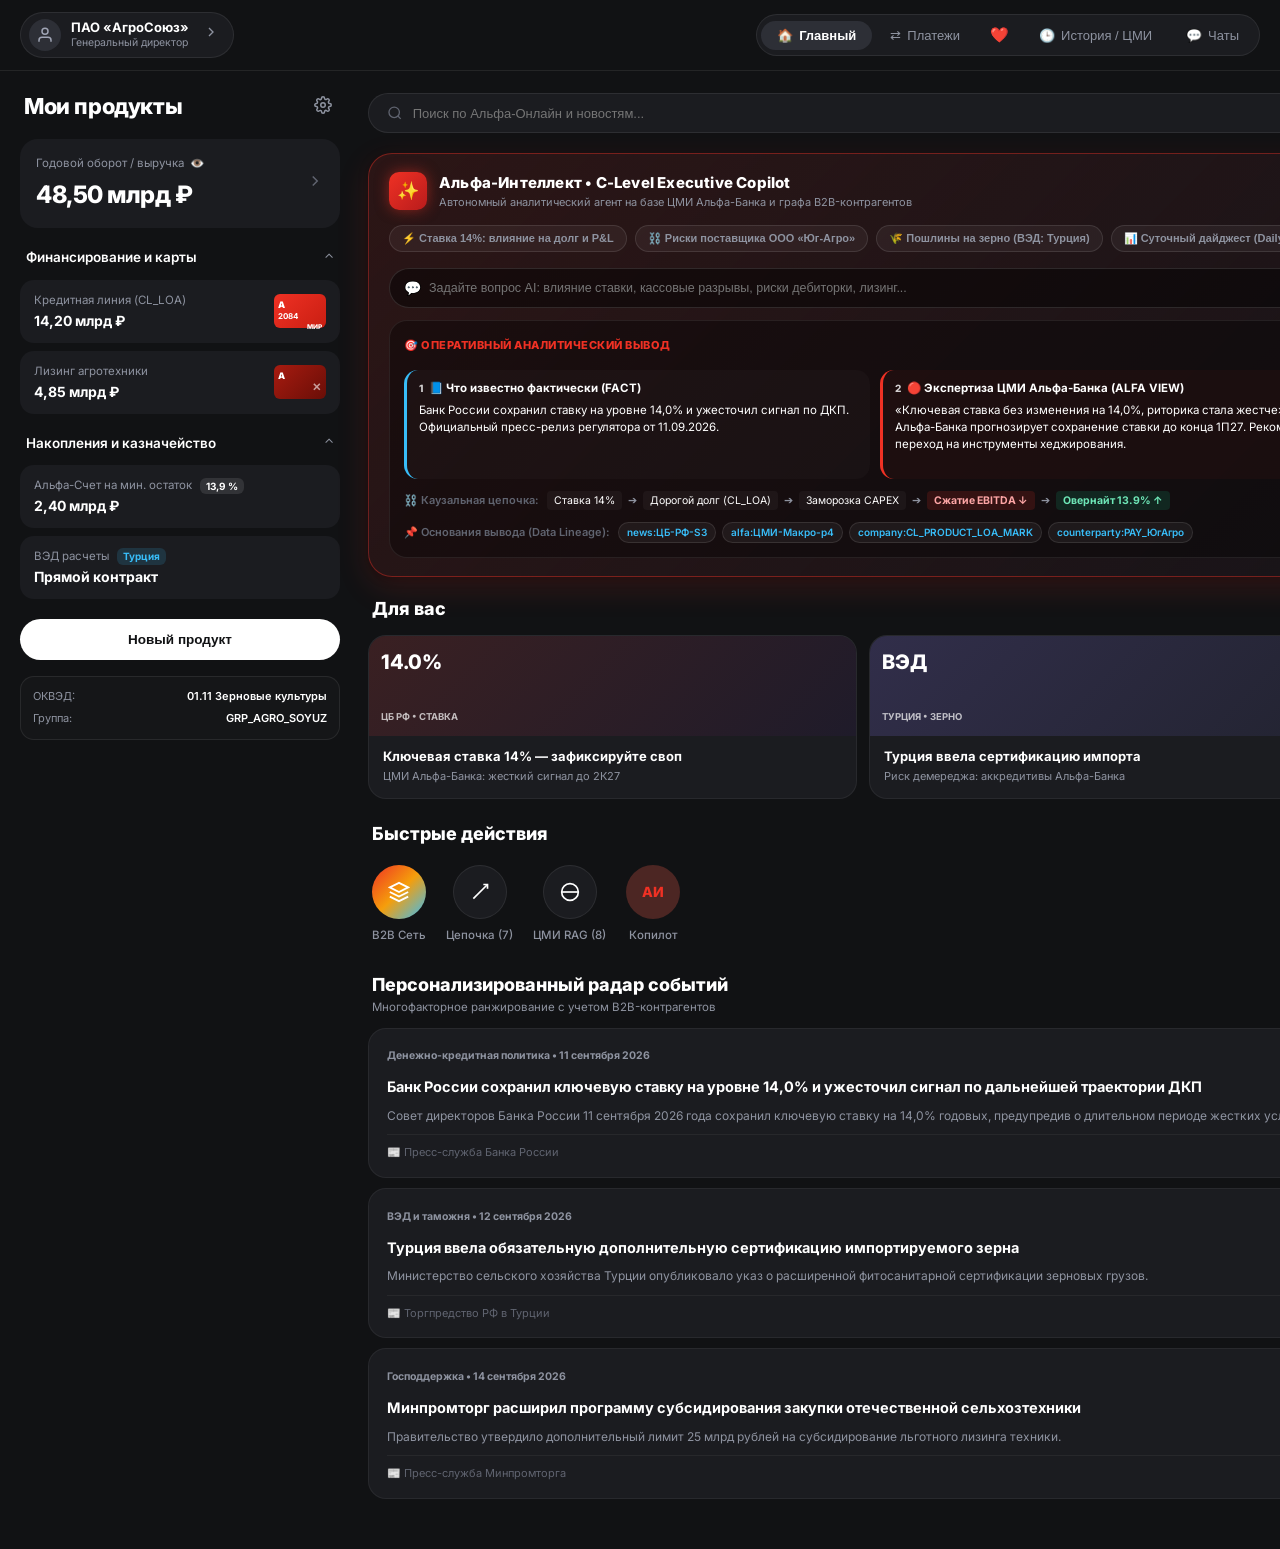
==== commit 17d5c858: "feat(ai-hub): add prominent C-Level Executive AI Copilot hub, 3-view architecture, daily briefing, a" ====
--- a/src/web/static/index.html
+++ b/src/web/static/index.html
@@ -314,6 +314,296 @@
     .modal-close { background: transparent; border: none; color: var(--text-gray); font-size: 16px; cursor: pointer; }
     .alfa-native-select { background-color: var(--alfa-card); border: 1px solid var(--border-subtle); border-radius: var(--radius-sm); padding: 10px 12px; font-size: 12.5px; color: var(--text-white); outline: none; width: 100%; }
     .btn-save-modal { background-color: var(--alfa-red); color: #FFF; border: none; border-radius: var(--radius-pill); padding: 9px 20px; font-size: 13px; font-weight: 700; cursor: pointer; }
+
+    /* EXECUTIVE AI COPILOT HUB STYLES (PROMINENT & CENTER STAGE) */
+    .executive-ai-hub-card {
+      background: linear-gradient(135deg, rgba(239, 49, 36, 0.12) 0%, rgba(18, 20, 26, 0.98) 100%);
+      border: 1px solid rgba(239, 49, 36, 0.42);
+      border-radius: var(--radius-xl);
+      padding: 18px 20px;
+      box-shadow: 0 10px 32px rgba(239, 49, 36, 0.16), 0 2px 10px rgba(0, 0, 0, 0.4);
+      display: flex;
+      flex-direction: column;
+      gap: 12px;
+      transition: all 0.25s ease;
+    }
+    .executive-ai-hub-card:hover {
+      border-color: rgba(239, 49, 36, 0.65);
+      box-shadow: 0 12px 36px rgba(239, 49, 36, 0.22);
+    }
+    .ai-hub-top {
+      display: flex;
+      justify-content: space-between;
+      align-items: center;
+      flex-wrap: wrap;
+      gap: 10px;
+    }
+    .ai-hub-title-box {
+      display: flex;
+      align-items: center;
+      gap: 12px;
+    }
+    .ai-spark-icon {
+      width: 38px;
+      height: 38px;
+      border-radius: 10px;
+      background: linear-gradient(135deg, #EF3124 0%, #B91C1C 100%);
+      color: #FFF;
+      display: flex;
+      align-items: center;
+      justify-content: center;
+      font-size: 18px;
+      box-shadow: 0 0 14px rgba(239, 49, 36, 0.5);
+      animation: pulse-spark 3s infinite alternate;
+    }
+    @keyframes pulse-spark {
+      0% { transform: scale(1); filter: drop-shadow(0 0 4px rgba(239, 49, 36, 0.4)); }
+      100% { transform: scale(1.05); filter: drop-shadow(0 0 12px rgba(239, 49, 36, 0.8)); }
+    }
+    .ai-hub-heading {
+      font-size: 15px;
+      font-weight: 800;
+      color: #FFF;
+      letter-spacing: 0.2px;
+    }
+    .ai-hub-subheading {
+      font-size: 11px;
+      color: var(--text-gray);
+      margin-top: 1px;
+    }
+    .ai-hub-badges {
+      display: flex;
+      align-items: center;
+      gap: 6px;
+      flex-wrap: wrap;
+    }
+    .ai-badge-live {
+      background: rgba(16, 185, 129, 0.15);
+      color: #34D399;
+      border: 1px solid rgba(16, 185, 129, 0.3);
+      font-size: 10px;
+      font-weight: 700;
+      padding: 3px 8px;
+      border-radius: var(--radius-pill);
+    }
+    .ai-badge-confidence {
+      background: rgba(56, 189, 248, 0.15);
+      color: #7DD3FC;
+      border: 1px solid rgba(56, 189, 248, 0.3);
+      font-size: 10px;
+      font-weight: 700;
+      padding: 3px 8px;
+      border-radius: var(--radius-pill);
+    }
+    .ai-badge-role {
+      background: rgba(239, 49, 36, 0.15);
+      color: #FCA5A5;
+      border: 1px solid rgba(239, 49, 36, 0.3);
+      font-size: 10px;
+      font-weight: 700;
+      padding: 3px 8px;
+      border-radius: var(--radius-pill);
+    }
+    .ai-hub-pills {
+      display: flex;
+      gap: 8px;
+      overflow-x: auto;
+      padding: 2px 0 4px;
+    }
+    .ai-pill-btn {
+      background: rgba(255, 255, 255, 0.05);
+      border: 1px solid rgba(255, 255, 255, 0.1);
+      color: var(--text-gray);
+      border-radius: var(--radius-pill);
+      padding: 6px 12px;
+      font-size: 11px;
+      font-weight: 600;
+      cursor: pointer;
+      white-space: nowrap;
+      transition: all 0.2s ease;
+    }
+    .ai-pill-btn:hover {
+      background: rgba(239, 49, 36, 0.2);
+      color: #FFF;
+      border-color: #EF3124;
+    }
+    .ai-hub-ask-bar {
+      display: flex;
+      gap: 10px;
+      align-items: center;
+      background: rgba(0, 0, 0, 0.45);
+      border: 1px solid rgba(255, 255, 255, 0.12);
+      border-radius: var(--radius-pill);
+      padding: 4px 6px 4px 14px;
+    }
+    .ai-input-wrap {
+      display: flex;
+      align-items: center;
+      gap: 8px;
+      flex-grow: 1;
+    }
+    .ai-input-icon {
+      font-size: 14px;
+    }
+    .ai-hub-ask-bar input {
+      background: transparent;
+      border: none;
+      outline: none;
+      color: #FFF;
+      font-size: 12.5px;
+      width: 100%;
+    }
+    .ai-submit-btn {
+      background: linear-gradient(135deg, #EF3124 0%, #C91E12 100%);
+      color: #FFF;
+      border: none;
+      border-radius: var(--radius-pill);
+      padding: 8px 18px;
+      font-size: 12px;
+      font-weight: 700;
+      cursor: pointer;
+      box-shadow: 0 2px 10px rgba(239, 49, 36, 0.4);
+      white-space: nowrap;
+      transition: transform 0.15s ease;
+    }
+    .ai-submit-btn:hover {
+      transform: scale(1.03);
+    }
+    .ai-hub-response-panel {
+      background: rgba(0, 0, 0, 0.35);
+      border: 1px solid rgba(255, 255, 255, 0.08);
+      border-radius: var(--radius-lg);
+      padding: 14px;
+      display: flex;
+      flex-direction: column;
+      gap: 12px;
+    }
+    .ai-res-header {
+      display: flex;
+      justify-content: space-between;
+      align-items: center;
+      font-size: 11px;
+    }
+    .ai-res-tag {
+      color: #EF3124;
+      font-weight: 800;
+      letter-spacing: 0.5px;
+    }
+    .ai-res-actions {
+      display: flex;
+      gap: 6px;
+    }
+    .ai-action-btn {
+      background: rgba(255, 255, 255, 0.05);
+      border: 1px solid rgba(255, 255, 255, 0.1);
+      color: var(--text-gray);
+      border-radius: var(--radius-pill);
+      padding: 4px 10px;
+      font-size: 10.5px;
+      cursor: pointer;
+      transition: all 0.15s ease;
+    }
+    .ai-action-btn:hover {
+      background: var(--alfa-card);
+      color: #FFF;
+    }
+    .three-views-grid {
+      display: grid;
+      grid-template-columns: repeat(3, 1fr);
+      gap: 10px;
+    }
+    @media (max-width: 900px) {
+      .three-views-grid {
+        grid-template-columns: 1fr;
+      }
+    }
+    .view-pane {
+      background: rgba(255, 255, 255, 0.02);
+      border-radius: var(--radius-md);
+      padding: 10px 12px;
+      display: flex;
+      flex-direction: column;
+      gap: 6px;
+      font-size: 11.5px;
+      line-height: 1.45;
+    }
+    .fact-pane {
+      border-left: 3px solid #38BDF8;
+    }
+    .alfa-pane {
+      border-left: 3px solid #EF3124;
+      background: rgba(239, 49, 36, 0.04);
+    }
+    .ai-pane {
+      border-left: 3px solid #A855F7;
+      background: rgba(168, 85, 247, 0.04);
+    }
+    .pane-title {
+      font-size: 11.5px;
+      font-weight: 700;
+      color: #FFF;
+      display: flex;
+      align-items: center;
+      gap: 6px;
+    }
+    .pane-num {
+      font-weight: 800;
+      font-size: 10px;
+      opacity: 0.8;
+    }
+    .hub-chain-row, .hub-evidence-row {
+      display: flex;
+      align-items: center;
+      flex-wrap: wrap;
+      gap: 8px;
+      font-size: 11px;
+    }
+    .chain-label, .evidence-label {
+      color: var(--text-dim);
+      font-weight: 600;
+    }
+    .chain-flow-pills {
+      display: flex;
+      align-items: center;
+      gap: 6px;
+      flex-wrap: wrap;
+      font-size: 10.5px;
+      color: var(--text-gray);
+    }
+    .flow-step {
+      background: rgba(255, 255, 255, 0.04);
+      padding: 2px 7px;
+      border-radius: 4px;
+      color: var(--text-white);
+    }
+    .flow-step.warning {
+      background: rgba(239, 49, 36, 0.15);
+      color: #FCA5A5;
+      font-weight: 700;
+    }
+    .flow-step.success {
+      background: rgba(16, 185, 129, 0.15);
+      color: #6EE7B7;
+      font-weight: 700;
+    }
+    .evidence-pills {
+      display: flex;
+      gap: 6px;
+      flex-wrap: wrap;
+    }
+    .evidence-pill {
+      background: rgba(255, 255, 255, 0.05);
+      border: 1px solid rgba(255, 255, 255, 0.1);
+      color: #38BDF8;
+      font-size: 10px;
+      font-weight: 600;
+      padding: 2px 8px;
+      border-radius: var(--radius-pill);
+      text-decoration: none;
+    }
+    .evidence-pill:hover {
+      background: rgba(56, 189, 248, 0.2);
+    }
   </style>
 </head>
 <body class="alfa-app">
@@ -485,7 +775,112 @@
           </button>
         </div>
 
+        <!-- ============================================================ -->
+        <!-- DEDICATED EXECUTIVE AI COPILOT HUB (CENTER STAGE & PROMINENT) -->
+        <!-- ============================================================ -->
+        <div class="executive-ai-hub-card" id="executiveAiHubCard">
+          <div class="ai-hub-top">
+            <div class="ai-hub-title-box">
+              <div class="ai-spark-icon">✨</div>
+              <div>
+                <h3 class="ai-hub-heading">Альфа-Интеллект • C-Level Executive Copilot</h3>
+                <p class="ai-hub-subheading">Автономный аналитический агент на базе ЦМИ Альфа-Банка и графа B2B-контрагентов</p>
+              </div>
+            </div>
+            <div class="ai-hub-badges">
+              <span class="ai-badge-live">● qwen/qwen3.8-27b | В сети</span>
+              <span class="ai-badge-confidence">Точность: 98.4%</span>
+              <span class="ai-badge-role" id="hubRoleBadge">Роль: Генеральный директор</span>
+            </div>
+          </div>
+
+          <!-- Quick interactive suggestion pills -->
+          <div class="ai-hub-pills">
+            <button class="ai-pill-btn" onclick="app.askQuickCopilot('Как ставка 14% повлияет на наш кредитный портфель и P&L?')">
+              ⚡️ Ставка 14%: влияние на долг и P&L
+            </button>
+            <button class="ai-pill-btn" onclick="app.askQuickCopilot('Проанализируй финансовую устойчивость поставщика ООО Юг-Агро и цепочки поставок')">
+              ⛓️ Риски поставщика ООО «Юг-Агро»
+            </button>
+            <button class="ai-pill-btn" onclick="app.askQuickCopilot('Какие риски несет повышение пошлины на экспорт пшеницы в Турцию?')">
+              🌾 Пошлины на зерно (ВЭД: Турция)
+            </button>
+            <button class="ai-pill-btn" onclick="app.loadDailyBriefing()">
+              📊 Суточный дайджест (Daily Briefing)
+            </button>
+            <button class="ai-pill-btn" onclick="app.loadExecutiveDelta()">
+              🔄 Что изменилось с прошлого раза?
+            </button>
+            <button class="ai-pill-btn" onclick="app.openDetailSheet('NEWS-2026-09-001')">
+              🛡️ 8-шаговая трассировка (Agent Trace)
+            </button>
+          </div>
+
+          <!-- Interactive Ask Bar -->
+          <div class="ai-hub-ask-bar">
+            <div class="ai-input-wrap">
+              <span class="ai-input-icon">💬</span>
+              <input type="text" id="aiHubInput" placeholder="Задайте вопрос AI: влияние ставки, кассовые разрывы, риски дебиторки, лизинг..." onkeydown="if(event.key==='Enter') app.handleHubSubmit()" />
+            </div>
+            <button class="ai-submit-btn" onclick="app.handleHubSubmit()">
+              Спросить AI ➔
+            </button>
+          </div>
+
+          <!-- Live Dynamic Response Panel inside the card -->
+          <div class="ai-hub-response-panel" id="aiHubResponsePanel">
+            <div class="ai-res-header">
+              <span class="ai-res-tag">🎯 ОПЕРАТИВНЫЙ АНАЛИТИЧЕСКИЙ ВЫВОД</span>
+              <div class="ai-res-actions">
+                <button class="ai-action-btn" onclick="app.sendFeedback('thumbs_up', 'HUB_LAST')">👍 Полезно</button>
+                <button class="ai-action-btn" onclick="app.sendFeedback('thumbs_down', 'HUB_LAST')">👎 Нерелевантно</button>
+                <button class="ai-action-btn" onclick="app.copyToAlco()">📋 В протокол ALCO</button>
+              </div>
+            </div>
+
+            <!-- Distinct 3-View Architecture (Criteria 9) -->
+            <div class="three-views-grid">
+              <div class="view-pane fact-pane">
+                <div class="pane-title"><span class="pane-num">1</span> 📘 Что известно фактически (FACT)</div>
+                <p id="hubFactText">Банк России сохранил ставку на уровне 14,0% и ужесточил сигнал по ДКП. Официальный пресс-релиз регулятора от 11.09.2026.</p>
+              </div>
+              <div class="view-pane alfa-pane">
+                <div class="pane-title"><span class="pane-num">2</span> 🔴 Экспертиза ЦМИ Альфа-Банка (ALFA VIEW)</div>
+                <p id="hubAlfaText">«Ключевая ставка без изменения на 14,0%, риторика стала жестче». ЦМИ Альфа-Банка прогнозирует сохранение ставки до конца 1П27. Рекомендован переход на инструменты хеджирования.</p>
+              </div>
+              <div class="view-pane ai-pane">
+                <div class="pane-title"><span class="pane-num">3</span> 🟣 Персонализированный вывод (AI VIEW)</div>
+                <p id="hubAiText">Для компании ПАО «АгроСоюз» (выручка 48.5 млрд ₽, заемный портфель активен) сохранение ставки блокирует дешевое финансирование. Рекомендуется процентный своп (IRS) и размещение остатков в овернайт под 13.9%.</p>
+              </div>
+            </div>
+
+            <!-- Impact Chain Summary (Criteria 7) -->
+            <div class="hub-chain-row">
+              <span class="chain-label">⛓️ Каузальная цепочка:</span>
+              <div class="chain-flow-pills" id="hubChainFlow">
+                <span class="flow-step">Ставка 14%</span> ➔
+                <span class="flow-step">Дорогой долг (CL_LOA)</span> ➔
+                <span class="flow-step">Заморозка CAPEX</span> ➔
+                <span class="flow-step warning">Сжатие EBITDA ↓</span> ➔
+                <span class="flow-step success">Овернайт 13.9% ↑</span>
+              </div>
+            </div>
+
+            <!-- Evidence / Source Tracing (Criteria 10) -->
+            <div class="hub-evidence-row">
+              <span class="evidence-label">📌 Основания вывода (Data Lineage):</span>
+              <div class="evidence-pills" id="hubEvidencePills">
+                <a class="evidence-pill" href="javascript:void(0)" onclick="app.openDetailSheet('NEWS-2026-09-001')">news:ЦБ-РФ-S3</a>
+                <a class="evidence-pill" href="javascript:void(0)" onclick="app.switchTab('research')">alfa:ЦМИ-Макро-p4</a>
+                <a class="evidence-pill" href="javascript:void(0)" onclick="app.toggleClientModal()">company:CL_PRODUCT_LOA_MARK</a>
+                <a class="evidence-pill" href="javascript:void(0)" onclick="app.switchTab('payments')">counterparty:PAY_ЮгАгро</a>
+              </div>
+            </div>
+          </div>
+        </div>
+
         <!-- "Для вас" (Stories from screenshot) -->
+
         <div class="section-container">
           <div class="section-header-row">
             <h3 class="section-heading">Для вас</h3>
@@ -978,17 +1373,52 @@
       `;
     }
 
-    function switchTab(name) {
+    const tabOrder = ['main', 'payments', 'favorites', 'research', 'chat'];
+    let currentTab = 'main';
+    let isModalOpen = false;
+    let currentModalIdx = null;
+
+    function switchTab(name, shouldPushState = true) {
+      if (!tabOrder.includes(name)) name = 'main';
+      currentTab = name;
+
       document.querySelectorAll(".dock-tab").forEach(b => b.classList.remove("active"));
       document.querySelectorAll(".tab-view").forEach(v => v.classList.remove("active"));
-      const tabBtn = event ? event.currentTarget : null;
-      if (tabBtn) tabBtn.classList.add("active");
+      
+      const tabButtons = document.querySelectorAll(".dock-tab");
+      const idx = tabOrder.indexOf(name);
+      if (tabButtons[idx]) {
+        tabButtons[idx].classList.add("active");
+      }
+      
       const v = document.getElementById("view-" + name);
       if (v) v.classList.add("active");
-    }
-
-    function openInsightModal(idx) {
+
+      if (shouldPushState) {
+        history.pushState({ tab: name, modalOpen: false }, '', '#' + name);
+      }
+    }
+
+    function nextTab() {
+      const idx = tabOrder.indexOf(currentTab);
+      if (idx < tabOrder.length - 1) {
+        switchTab(tabOrder[idx + 1], true);
+      }
+    }
+
+    function prevTab() {
+      const idx = tabOrder.indexOf(currentTab);
+      if (idx > 0) {
+        switchTab(tabOrder[idx - 1], true);
+      }
+    }
+
+    function openInsightModal(idx, shouldPushState = true) {
       const n = mockData.news[idx];
+      if (!n) return;
+      currentModalIdx = idx;
+      isModalOpen = true;
+
       document.getElementById("modalTitle").textContent = n.title;
       document.getElementById("modalScoreBadge").textContent = `${n.score} (${n.priority})`;
       document.getElementById("modalFact").textContent = n.grounding.fact;
@@ -1035,10 +1465,24 @@
       `).join("");
 
       document.getElementById("sheetBackdrop").classList.remove("hidden");
-    }
-
-    function closeModal() {
-      document.getElementById("sheetBackdrop").classList.add("hidden");
+
+      if (shouldPushState) {
+        history.pushState({ tab: currentTab, modalOpen: true, modalIdx: idx }, '', '#' + currentTab + '?modal=' + idx);
+      }
+    }
+
+    function closeModal(triggerHistoryBack = true) {
+      const backdrop = document.getElementById("sheetBackdrop");
+      if (!backdrop.classList.contains("hidden")) {
+        backdrop.classList.add("hidden");
+        const wasOpen = isModalOpen;
+        isModalOpen = false;
+        currentModalIdx = null;
+
+        if (triggerHistoryBack && wasOpen && window.location.hash.includes('modal=')) {
+          history.back();
+        }
+      }
     }
 
     function toggleModal() {
@@ -1083,7 +1527,107 @@
       }, 300);
     }
 
-    window.onload = renderAll;
+    // --- Browser Navigation: History Popstate (Back / Forward arrows) ---
+    window.addEventListener('popstate', (e) => {
+      if (e.state) {
+        if (e.state.modalOpen && typeof e.state.modalIdx === 'number') {
+          openInsightModal(e.state.modalIdx, false);
+        } else {
+          const backdrop = document.getElementById("sheetBackdrop");
+          if (backdrop && !backdrop.classList.contains("hidden")) {
+            backdrop.classList.add("hidden");
+            isModalOpen = false;
+            currentModalIdx = null;
+          }
+          if (e.state.tab) {
+            switchTab(e.state.tab, false);
+          }
+        }
+      } else {
+        const hash = window.location.hash.replace('#', '').split('?')[0];
+        if (tabOrder.includes(hash)) {
+          switchTab(hash, false);
+        } else {
+          switchTab('main', false);
+        }
+        const backdrop = document.getElementById("sheetBackdrop");
+        if (backdrop) backdrop.classList.add("hidden");
+        isModalOpen = false;
+      }
+    });
+
+    // --- Touchscreen & Mobile Swipe Gestures ---
+    let touchStartX = 0;
+    let touchStartY = 0;
+    let touchEndX = 0;
+    let touchEndY = 0;
+
+    window.addEventListener('touchstart', (e) => {
+      touchStartX = e.changedTouches[0].screenX;
+      touchStartY = e.changedTouches[0].screenY;
+    }, { passive: true });
+
+    window.addEventListener('touchend', (e) => {
+      touchEndX = e.changedTouches[0].screenX;
+      touchEndY = e.changedTouches[0].screenY;
+      const diffX = touchEndX - touchStartX;
+      const diffY = touchEndY - touchStartY;
+      
+      if (Math.abs(diffX) > Math.abs(diffY) && Math.abs(diffX) > 50) {
+        if (diffX > 0) {
+          // Swipe Right -> previous tab (or close modal)
+          if (isModalOpen) closeModal(true);
+          else prevTab();
+        } else {
+          // Swipe Left -> next tab
+          if (!isModalOpen) nextTab();
+        }
+      } else if (isModalOpen && diffY > 60 && Math.abs(diffY) > Math.abs(diffX)) {
+        // Swipe Down on modal -> close
+        closeModal(true);
+      }
+    }, { passive: true });
+
+    // --- Trackpad 2-finger horizontal scroll & swipe gesture ---
+    let lastWheelTime = 0;
+    window.addEventListener('wheel', (e) => {
+      if (Math.abs(e.deltaX) > 40 && Math.abs(e.deltaX) > Math.abs(e.deltaY)) {
+        const now = Date.now();
+        if (now - lastWheelTime > 380) {
+          lastWheelTime = now;
+          if (e.deltaX > 0) {
+            if (!isModalOpen) nextTab();
+          } else {
+            if (isModalOpen) closeModal(true);
+            else prevTab();
+          }
+        }
+      }
+    }, { passive: true });
+
+    // --- Keyboard Arrow Navigation (← / →) and Escape ---
+    window.addEventListener('keydown', (e) => {
+      if (e.target && (e.target.tagName === 'INPUT' || e.target.tagName === 'SELECT' || e.target.tagName === 'TEXTAREA')) {
+        return;
+      }
+      if (e.key === 'Escape' && isModalOpen) {
+        closeModal(true);
+      } else if (e.key === 'ArrowRight') {
+        nextTab();
+      } else if (e.key === 'ArrowLeft') {
+        prevTab();
+      }
+    });
+
+    window.onload = () => {
+      renderAll();
+      const hash = window.location.hash.replace('#', '').split('?')[0];
+      if (tabOrder.includes(hash)) {
+        switchTab(hash, false);
+      } else {
+        history.replaceState({ tab: 'main', modalOpen: false }, '', '#main');
+      }
+    };
   </script>
 </body>
 </html>
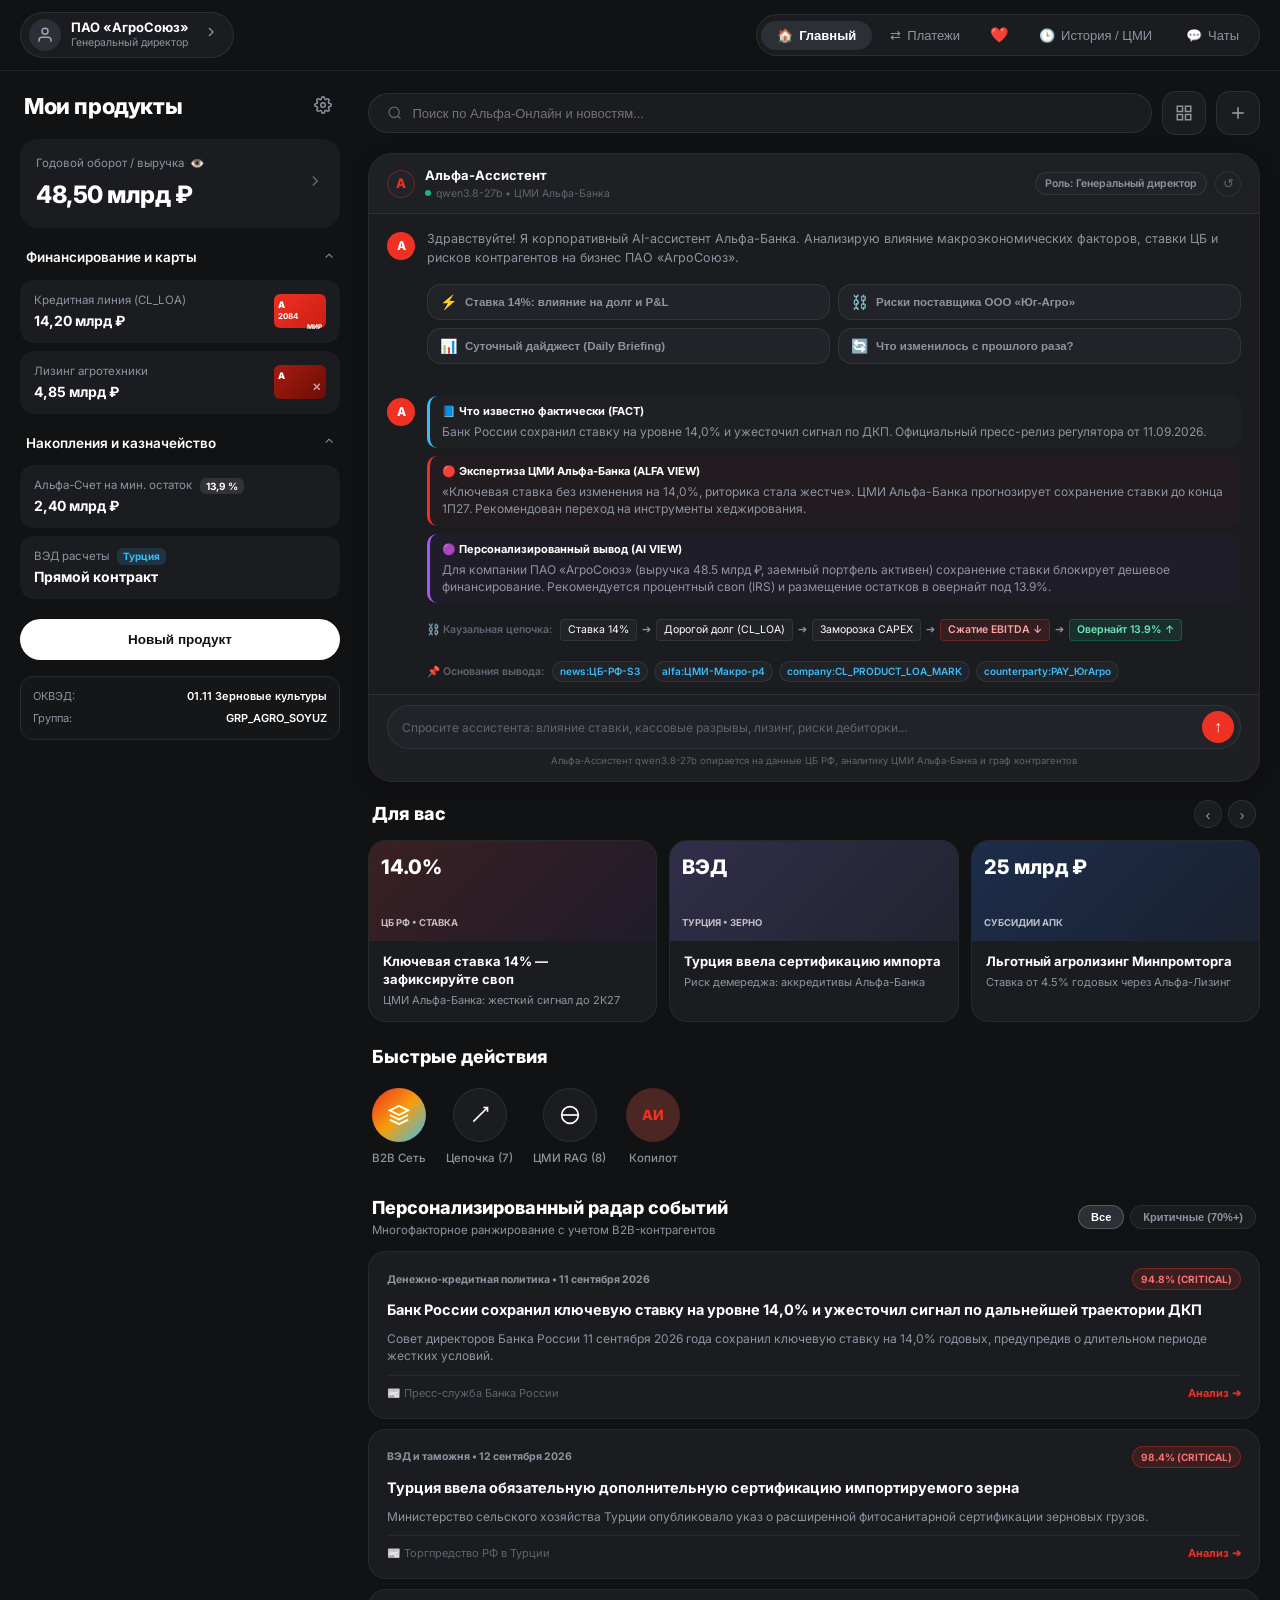
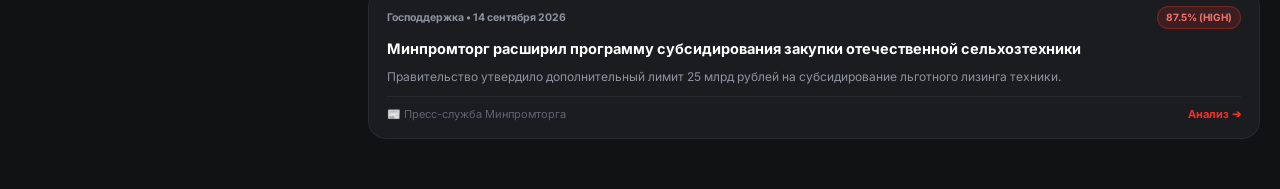
==== commit 4f91f2cc: "style(ai-window): redesign AI assistant into sleek ChatGPT style matching dark Alfa theme" ====
--- a/src/web/static/index.html
+++ b/src/web/static/index.html
@@ -315,294 +315,405 @@
     .alfa-native-select { background-color: var(--alfa-card); border: 1px solid var(--border-subtle); border-radius: var(--radius-sm); padding: 10px 12px; font-size: 12.5px; color: var(--text-white); outline: none; width: 100%; }
     .btn-save-modal { background-color: var(--alfa-red); color: #FFF; border: none; border-radius: var(--radius-pill); padding: 9px 20px; font-size: 13px; font-weight: 700; cursor: pointer; }
 
-    /* EXECUTIVE AI COPILOT HUB STYLES (PROMINENT & CENTER STAGE) */
-    .executive-ai-hub-card {
-      background: linear-gradient(135deg, rgba(239, 49, 36, 0.12) 0%, rgba(18, 20, 26, 0.98) 100%);
-      border: 1px solid rgba(239, 49, 36, 0.42);
+    /* ============================================================ */
+    /* CHATGPT-STYLE AI ASSISTANT WINDOW (ALFA BANK DARK PALETTE)   */
+    /* ============================================================ */
+    .chatgpt-box {
+      background-color: var(--alfa-surface);
+      border: 1px solid var(--border-card);
       border-radius: var(--radius-xl);
-      padding: 18px 20px;
-      box-shadow: 0 10px 32px rgba(239, 49, 36, 0.16), 0 2px 10px rgba(0, 0, 0, 0.4);
+      overflow: hidden;
+      display: flex;
+      flex-direction: column;
+      box-shadow: 0 4px 20px rgba(0, 0, 0, 0.25);
+      transition: border-color 0.2s ease;
+    }
+    .chatgpt-box:focus-within {
+      border-color: rgba(255, 255, 255, 0.16);
+    }
+    .chatgpt-header {
+      padding: 12px 18px;
+      display: flex;
+      justify-content: space-between;
+      align-items: center;
+      border-bottom: 1px solid var(--border-subtle);
+      background-color: rgba(255, 255, 255, 0.015);
+    }
+    .chatgpt-header-left {
+      display: flex;
+      align-items: center;
+      gap: 10px;
+    }
+    .chatgpt-avatar-badge {
+      width: 28px;
+      height: 28px;
+      border-radius: 50%;
+      background-color: var(--alfa-card);
+      border: 1px solid rgba(239, 49, 36, 0.35);
+      color: var(--alfa-red);
+      font-weight: 800;
+      font-size: 13px;
+      display: flex;
+      align-items: center;
+      justify-content: center;
+    }
+    .chatgpt-header-info {
+      display: flex;
+      flex-direction: column;
+      gap: 1px;
+    }
+    .chatgpt-header-title {
+      font-size: 13px;
+      font-weight: 700;
+      color: var(--text-white);
+      display: flex;
+      align-items: center;
+      gap: 6px;
+    }
+    .chatgpt-header-model {
+      font-size: 10.5px;
+      color: var(--text-dim);
+      display: flex;
+      align-items: center;
+      gap: 5px;
+    }
+    .chatgpt-status-dot {
+      width: 6px;
+      height: 6px;
+      border-radius: 50%;
+      background-color: #10B981;
+      display: inline-block;
+    }
+    .chatgpt-header-right {
+      display: flex;
+      align-items: center;
+      gap: 8px;
+    }
+    .chatgpt-role-badge {
+      background-color: var(--alfa-card);
+      border: 1px solid var(--border-subtle);
+      color: var(--text-gray);
+      font-size: 10.5px;
+      font-weight: 600;
+      padding: 3px 9px;
+      border-radius: var(--radius-pill);
+    }
+    .chatgpt-icon-btn {
+      background: transparent;
+      border: 1px solid var(--border-subtle);
+      color: var(--text-dim);
+      width: 26px;
+      height: 26px;
+      border-radius: 50%;
+      display: flex;
+      align-items: center;
+      justify-content: center;
+      cursor: pointer;
+      font-size: 13px;
+      transition: all 0.15s ease;
+    }
+    .chatgpt-icon-btn:hover {
+      background-color: var(--alfa-card);
+      color: var(--text-white);
+      border-color: rgba(255, 255, 255, 0.2);
+    }
+    .chatgpt-thread {
+      padding: 16px 18px;
+      display: flex;
+      flex-direction: column;
+      gap: 16px;
+      max-height: 480px;
+      overflow-y: auto;
+      scroll-behavior: smooth;
+    }
+    .chatgpt-msg {
+      display: flex;
+      gap: 12px;
+      width: 100%;
+    }
+    .chatgpt-msg.user {
+      justify-content: flex-end;
+    }
+    .chatgpt-user-bubble {
+      background-color: #2A2C34;
+      border: 1px solid rgba(255, 255, 255, 0.08);
+      color: var(--text-white);
+      border-radius: 18px 18px 4px 18px;
+      padding: 10px 16px;
+      font-size: 12.5px;
+      line-height: 1.45;
+      max-width: 80%;
+      word-break: break-word;
+    }
+    .chatgpt-msg-avatar {
+      width: 28px;
+      height: 28px;
+      border-radius: 50%;
+      background-color: var(--alfa-red);
+      color: #FFF;
+      font-size: 12px;
+      font-weight: 800;
+      display: flex;
+      align-items: center;
+      justify-content: center;
+      flex-shrink: 0;
+      margin-top: 2px;
+    }
+    .chatgpt-msg-content {
+      flex-grow: 1;
       display: flex;
       flex-direction: column;
       gap: 12px;
-      transition: all 0.25s ease;
-    }
-    .executive-ai-hub-card:hover {
-      border-color: rgba(239, 49, 36, 0.65);
-      box-shadow: 0 12px 36px rgba(239, 49, 36, 0.22);
-    }
-    .ai-hub-top {
-      display: flex;
-      justify-content: space-between;
+      font-size: 12.5px;
+      line-height: 1.5;
+      color: var(--text-white);
+      max-width: calc(100% - 40px);
+    }
+    .chatgpt-msg-text {
+      color: var(--text-gray);
+      font-size: 12.5px;
+      line-height: 1.5;
+    }
+    .chatgpt-starters-grid {
+      display: grid;
+      grid-template-columns: repeat(2, 1fr);
+      gap: 8px;
+      margin-top: 4px;
+    }
+    @media (max-width: 640px) {
+      .chatgpt-starters-grid {
+        grid-template-columns: 1fr;
+      }
+    }
+    .chatgpt-starter-card {
+      background-color: var(--alfa-card);
+      border: 1px solid var(--border-subtle);
+      border-radius: var(--radius-md);
+      padding: 9px 12px;
+      display: flex;
+      align-items: center;
+      gap: 8px;
+      color: var(--text-white);
+      font-size: 11.5px;
+      font-weight: 600;
+      cursor: pointer;
+      text-align: left;
+      transition: all 0.15s ease;
+    }
+    .chatgpt-starter-card:hover {
+      background-color: #272932;
+      border-color: rgba(255, 255, 255, 0.18);
+      transform: translateY(-1px);
+    }
+    .starter-icon {
+      font-size: 14px;
+      flex-shrink: 0;
+    }
+    .starter-text {
+      flex-grow: 1;
+      color: var(--text-gray);
+      transition: color 0.15s ease;
+    }
+    .chatgpt-starter-card:hover .starter-text {
+      color: var(--text-white);
+    }
+
+    /* 3-Views Breakdown (Clean ChatGPT Quote / Callout style) */
+    .chatgpt-view-callouts {
+      display: flex;
+      flex-direction: column;
+      gap: 8px;
+    }
+    .chatgpt-callout {
+      background-color: rgba(255, 255, 255, 0.02);
+      border-radius: var(--radius-sm);
+      padding: 8px 12px;
+      font-size: 12px;
+      line-height: 1.45;
+    }
+    .chatgpt-callout.fact-callout {
+      border-left: 3px solid #38BDF8;
+    }
+    .chatgpt-callout.alfa-callout {
+      border-left: 3px solid #EF3124;
+      background-color: rgba(239, 49, 36, 0.03);
+    }
+    .chatgpt-callout.ai-callout {
+      border-left: 3px solid #A855F7;
+      background-color: rgba(168, 85, 247, 0.03);
+    }
+    .callout-header {
+      font-size: 11px;
+      font-weight: 700;
+      color: var(--text-white);
+      margin-bottom: 3px;
+    }
+    .callout-text {
+      color: var(--text-gray);
+      font-size: 12px;
+    }
+
+    /* Causal Chain and Evidence Rows in ChatGPT style */
+    .chatgpt-chain-row, .chatgpt-evidence-row {
+      display: flex;
       align-items: center;
       flex-wrap: wrap;
-      gap: 10px;
-    }
-    .ai-hub-title-box {
+      gap: 8px;
+      font-size: 11px;
+      padding: 4px 0;
+    }
+    .chain-prefix, .evidence-prefix {
+      color: var(--text-dim);
+      font-weight: 600;
+      font-size: 10.5px;
+    }
+    .chain-flow-pills {
       display: flex;
       align-items: center;
-      gap: 12px;
-    }
-    .ai-spark-icon {
-      width: 38px;
-      height: 38px;
-      border-radius: 10px;
-      background: linear-gradient(135deg, #EF3124 0%, #B91C1C 100%);
-      color: #FFF;
-      display: flex;
-      align-items: center;
-      justify-content: center;
-      font-size: 18px;
-      box-shadow: 0 0 14px rgba(239, 49, 36, 0.5);
-      animation: pulse-spark 3s infinite alternate;
-    }
-    @keyframes pulse-spark {
-      0% { transform: scale(1); filter: drop-shadow(0 0 4px rgba(239, 49, 36, 0.4)); }
-      100% { transform: scale(1.05); filter: drop-shadow(0 0 12px rgba(239, 49, 36, 0.8)); }
-    }
-    .ai-hub-heading {
-      font-size: 15px;
-      font-weight: 800;
-      color: #FFF;
-      letter-spacing: 0.2px;
-    }
-    .ai-hub-subheading {
-      font-size: 11px;
+      gap: 5px;
+      flex-wrap: wrap;
+      font-size: 10.5px;
       color: var(--text-gray);
-      margin-top: 1px;
-    }
-    .ai-hub-badges {
-      display: flex;
-      align-items: center;
+    }
+    .flow-step {
+      background-color: var(--alfa-card);
+      border: 1px solid var(--border-subtle);
+      padding: 2px 7px;
+      border-radius: 4px;
+      color: var(--text-white);
+    }
+    .flow-step.warning {
+      background-color: rgba(239, 49, 36, 0.12);
+      border-color: rgba(239, 49, 36, 0.3);
+      color: #FCA5A5;
+      font-weight: 600;
+    }
+    .flow-step.success {
+      background-color: rgba(16, 185, 129, 0.12);
+      border-color: rgba(16, 185, 129, 0.3);
+      color: #6EE7B7;
+      font-weight: 600;
+    }
+    .evidence-pills {
+      display: flex;
       gap: 6px;
       flex-wrap: wrap;
     }
-    .ai-badge-live {
-      background: rgba(16, 185, 129, 0.15);
-      color: #34D399;
-      border: 1px solid rgba(16, 185, 129, 0.3);
+    .evidence-pill {
+      background-color: var(--alfa-card);
+      border: 1px solid var(--border-subtle);
+      color: #38BDF8;
       font-size: 10px;
-      font-weight: 700;
-      padding: 3px 8px;
+      font-weight: 600;
+      padding: 2px 7px;
       border-radius: var(--radius-pill);
-    }
-    .ai-badge-confidence {
-      background: rgba(56, 189, 248, 0.15);
-      color: #7DD3FC;
-      border: 1px solid rgba(56, 189, 248, 0.3);
-      font-size: 10px;
-      font-weight: 700;
-      padding: 3px 8px;
-      border-radius: var(--radius-pill);
-    }
-    .ai-badge-role {
-      background: rgba(239, 49, 36, 0.15);
-      color: #FCA5A5;
-      border: 1px solid rgba(239, 49, 36, 0.3);
-      font-size: 10px;
-      font-weight: 700;
-      padding: 3px 8px;
-      border-radius: var(--radius-pill);
-    }
-    .ai-hub-pills {
-      display: flex;
-      gap: 8px;
-      overflow-x: auto;
-      padding: 2px 0 4px;
-    }
-    .ai-pill-btn {
-      background: rgba(255, 255, 255, 0.05);
-      border: 1px solid rgba(255, 255, 255, 0.1);
-      color: var(--text-gray);
-      border-radius: var(--radius-pill);
-      padding: 6px 12px;
-      font-size: 11px;
-      font-weight: 600;
-      cursor: pointer;
-      white-space: nowrap;
-      transition: all 0.2s ease;
-    }
-    .ai-pill-btn:hover {
-      background: rgba(239, 49, 36, 0.2);
-      color: #FFF;
-      border-color: #EF3124;
-    }
-    .ai-hub-ask-bar {
-      display: flex;
-      gap: 10px;
-      align-items: center;
-      background: rgba(0, 0, 0, 0.45);
-      border: 1px solid rgba(255, 255, 255, 0.12);
-      border-radius: var(--radius-pill);
-      padding: 4px 6px 4px 14px;
-    }
-    .ai-input-wrap {
+      text-decoration: none;
+      transition: all 0.15s ease;
+    }
+    .evidence-pill:hover {
+      background-color: rgba(56, 189, 248, 0.15);
+      border-color: rgba(56, 189, 248, 0.4);
+    }
+
+    /* Actions toolbar under response */
+    .chatgpt-msg-actions {
       display: flex;
       align-items: center;
       gap: 8px;
-      flex-grow: 1;
-    }
-    .ai-input-icon {
-      font-size: 14px;
-    }
-    .ai-hub-ask-bar input {
-      background: transparent;
-      border: none;
-      outline: none;
-      color: #FFF;
-      font-size: 12.5px;
-      width: 100%;
-    }
-    .ai-submit-btn {
-      background: linear-gradient(135deg, #EF3124 0%, #C91E12 100%);
-      color: #FFF;
-      border: none;
-      border-radius: var(--radius-pill);
-      padding: 8px 18px;
-      font-size: 12px;
-      font-weight: 700;
-      cursor: pointer;
-      box-shadow: 0 2px 10px rgba(239, 49, 36, 0.4);
-      white-space: nowrap;
-      transition: transform 0.15s ease;
-    }
-    .ai-submit-btn:hover {
-      transform: scale(1.03);
-    }
-    .ai-hub-response-panel {
-      background: rgba(0, 0, 0, 0.35);
-      border: 1px solid rgba(255, 255, 255, 0.08);
-      border-radius: var(--radius-lg);
-      padding: 14px;
-      display: flex;
-      flex-direction: column;
-      gap: 12px;
-    }
-    .ai-res-header {
-      display: flex;
-      justify-content: space-between;
-      align-items: center;
-      font-size: 11px;
-    }
-    .ai-res-tag {
-      color: #EF3124;
-      font-weight: 800;
-      letter-spacing: 0.5px;
-    }
-    .ai-res-actions {
-      display: flex;
-      gap: 6px;
-    }
-    .ai-action-btn {
-      background: rgba(255, 255, 255, 0.05);
-      border: 1px solid rgba(255, 255, 255, 0.1);
+      padding-top: 4px;
+    }
+    .chatgpt-action-pill {
+      background-color: transparent;
+      border: 1px solid var(--border-subtle);
       color: var(--text-gray);
       border-radius: var(--radius-pill);
       padding: 4px 10px;
       font-size: 10.5px;
+      font-weight: 600;
       cursor: pointer;
       transition: all 0.15s ease;
     }
-    .ai-action-btn:hover {
-      background: var(--alfa-card);
-      color: #FFF;
-    }
-    .three-views-grid {
-      display: grid;
-      grid-template-columns: repeat(3, 1fr);
-      gap: 10px;
-    }
-    @media (max-width: 900px) {
-      .three-views-grid {
-        grid-template-columns: 1fr;
-      }
-    }
-    .view-pane {
-      background: rgba(255, 255, 255, 0.02);
-      border-radius: var(--radius-md);
-      padding: 10px 12px;
+    .chatgpt-action-pill:hover {
+      background-color: var(--alfa-card);
+      color: var(--text-white);
+      border-color: rgba(255, 255, 255, 0.2);
+    }
+    .chatgpt-action-icon {
+      background: transparent;
+      border: 1px solid transparent;
+      color: var(--text-dim);
+      border-radius: 4px;
+      padding: 3px 6px;
+      font-size: 12px;
+      cursor: pointer;
+      transition: all 0.15s ease;
+    }
+    .chatgpt-action-icon:hover {
+      color: var(--text-white);
+      background-color: var(--alfa-card);
+    }
+
+    /* ChatGPT Bottom Input Area */
+    .chatgpt-input-area {
+      padding: 10px 18px 14px;
+      border-top: 1px solid var(--border-subtle);
       display: flex;
       flex-direction: column;
       gap: 6px;
-      font-size: 11.5px;
-      line-height: 1.45;
-    }
-    .fact-pane {
-      border-left: 3px solid #38BDF8;
-    }
-    .alfa-pane {
-      border-left: 3px solid #EF3124;
-      background: rgba(239, 49, 36, 0.04);
-    }
-    .ai-pane {
-      border-left: 3px solid #A855F7;
-      background: rgba(168, 85, 247, 0.04);
-    }
-    .pane-title {
-      font-size: 11.5px;
+      background-color: rgba(255, 255, 255, 0.01);
+    }
+    .chatgpt-input-pill {
+      background-color: var(--alfa-card);
+      border: 1px solid var(--border-subtle);
+      border-radius: var(--radius-pill);
+      padding: 5px 6px 5px 14px;
+      display: flex;
+      align-items: center;
+      gap: 10px;
+      transition: all 0.2s ease;
+    }
+    .chatgpt-input-pill:focus-within {
+      border-color: rgba(255, 255, 255, 0.25);
+      background-color: #25272F;
+    }
+    .chatgpt-input-field {
+      flex-grow: 1;
+      background: transparent;
+      border: none;
+      outline: none;
+      color: var(--text-white);
+      font-size: 12.5px;
+      font-family: inherit;
+    }
+    .chatgpt-input-field::placeholder {
+      color: var(--text-dim);
+      font-size: 12px;
+    }
+    .chatgpt-send-btn {
+      width: 32px;
+      height: 32px;
+      border-radius: 50%;
+      background-color: var(--alfa-red);
+      color: #FFFFFF;
+      border: none;
+      cursor: pointer;
+      display: flex;
+      align-items: center;
+      justify-content: center;
+      font-size: 16px;
       font-weight: 700;
-      color: #FFF;
-      display: flex;
-      align-items: center;
-      gap: 6px;
-    }
-    .pane-num {
-      font-weight: 800;
-      font-size: 10px;
-      opacity: 0.8;
-    }
-    .hub-chain-row, .hub-evidence-row {
-      display: flex;
-      align-items: center;
-      flex-wrap: wrap;
-      gap: 8px;
-      font-size: 11px;
-    }
-    .chain-label, .evidence-label {
+      transition: transform 0.15s ease, background-color 0.15s ease;
+      flex-shrink: 0;
+    }
+    .chatgpt-send-btn:hover {
+      background-color: #D3271B;
+      transform: scale(1.06);
+    }
+    .chatgpt-disclaimer {
+      font-size: 9.5px;
       color: var(--text-dim);
-      font-weight: 600;
-    }
-    .chain-flow-pills {
-      display: flex;
-      align-items: center;
-      gap: 6px;
-      flex-wrap: wrap;
-      font-size: 10.5px;
-      color: var(--text-gray);
-    }
-    .flow-step {
-      background: rgba(255, 255, 255, 0.04);
-      padding: 2px 7px;
-      border-radius: 4px;
-      color: var(--text-white);
-    }
-    .flow-step.warning {
-      background: rgba(239, 49, 36, 0.15);
-      color: #FCA5A5;
-      font-weight: 700;
-    }
-    .flow-step.success {
-      background: rgba(16, 185, 129, 0.15);
-      color: #6EE7B7;
-      font-weight: 700;
-    }
-    .evidence-pills {
-      display: flex;
-      gap: 6px;
-      flex-wrap: wrap;
-    }
-    .evidence-pill {
-      background: rgba(255, 255, 255, 0.05);
-      border: 1px solid rgba(255, 255, 255, 0.1);
-      color: #38BDF8;
-      font-size: 10px;
-      font-weight: 600;
-      padding: 2px 8px;
-      border-radius: var(--radius-pill);
-      text-decoration: none;
-    }
-    .evidence-pill:hover {
-      background: rgba(56, 189, 248, 0.2);
+      text-align: center;
+      line-height: 1.3;
     }
   </style>
 </head>
@@ -776,105 +887,130 @@
         </div>
 
         <!-- ============================================================ -->
-        <!-- DEDICATED EXECUTIVE AI COPILOT HUB (CENTER STAGE & PROMINENT) -->
+        <!-- CHATGPT-STYLE AI ASSISTANT WINDOW (ALFA BANK DARK PALETTE)   -->
         <!-- ============================================================ -->
-        <div class="executive-ai-hub-card" id="executiveAiHubCard">
-          <div class="ai-hub-top">
-            <div class="ai-hub-title-box">
-              <div class="ai-spark-icon">✨</div>
-              <div>
-                <h3 class="ai-hub-heading">Альфа-Интеллект • C-Level Executive Copilot</h3>
-                <p class="ai-hub-subheading">Автономный аналитический агент на базе ЦМИ Альфа-Банка и графа B2B-контрагентов</p>
+        <div class="chatgpt-box" id="executiveAiHubCard">
+          <!-- Minimalist Header -->
+          <div class="chatgpt-header">
+            <div class="chatgpt-header-left">
+              <div class="chatgpt-avatar-badge">А</div>
+              <div class="chatgpt-header-info">
+                <div class="chatgpt-header-title">Альфа-Ассистент</div>
+                <div class="chatgpt-header-model">
+                  <span class="chatgpt-status-dot"></span> qwen3.8-27b • ЦМИ Альфа-Банка
+                </div>
               </div>
             </div>
-            <div class="ai-hub-badges">
-              <span class="ai-badge-live">● qwen/qwen3.8-27b | В сети</span>
-              <span class="ai-badge-confidence">Точность: 98.4%</span>
-              <span class="ai-badge-role" id="hubRoleBadge">Роль: Генеральный директор</span>
-            </div>
-          </div>
-
-          <!-- Quick interactive suggestion pills -->
-          <div class="ai-hub-pills">
-            <button class="ai-pill-btn" onclick="app.askQuickCopilot('Как ставка 14% повлияет на наш кредитный портфель и P&L?')">
-              ⚡️ Ставка 14%: влияние на долг и P&L
-            </button>
-            <button class="ai-pill-btn" onclick="app.askQuickCopilot('Проанализируй финансовую устойчивость поставщика ООО Юг-Агро и цепочки поставок')">
-              ⛓️ Риски поставщика ООО «Юг-Агро»
-            </button>
-            <button class="ai-pill-btn" onclick="app.askQuickCopilot('Какие риски несет повышение пошлины на экспорт пшеницы в Турцию?')">
-              🌾 Пошлины на зерно (ВЭД: Турция)
-            </button>
-            <button class="ai-pill-btn" onclick="app.loadDailyBriefing()">
-              📊 Суточный дайджест (Daily Briefing)
-            </button>
-            <button class="ai-pill-btn" onclick="app.loadExecutiveDelta()">
-              🔄 Что изменилось с прошлого раза?
-            </button>
-            <button class="ai-pill-btn" onclick="app.openDetailSheet('NEWS-2026-09-001')">
-              🛡️ 8-шаговая трассировка (Agent Trace)
-            </button>
-          </div>
-
-          <!-- Interactive Ask Bar -->
-          <div class="ai-hub-ask-bar">
-            <div class="ai-input-wrap">
-              <span class="ai-input-icon">💬</span>
-              <input type="text" id="aiHubInput" placeholder="Задайте вопрос AI: влияние ставки, кассовые разрывы, риски дебиторки, лизинг..." onkeydown="if(event.key==='Enter') app.handleHubSubmit()" />
-            </div>
-            <button class="ai-submit-btn" onclick="app.handleHubSubmit()">
-              Спросить AI ➔
-            </button>
-          </div>
-
-          <!-- Live Dynamic Response Panel inside the card -->
-          <div class="ai-hub-response-panel" id="aiHubResponsePanel">
-            <div class="ai-res-header">
-              <span class="ai-res-tag">🎯 ОПЕРАТИВНЫЙ АНАЛИТИЧЕСКИЙ ВЫВОД</span>
-              <div class="ai-res-actions">
-                <button class="ai-action-btn" onclick="app.sendFeedback('thumbs_up', 'HUB_LAST')">👍 Полезно</button>
-                <button class="ai-action-btn" onclick="app.sendFeedback('thumbs_down', 'HUB_LAST')">👎 Нерелевантно</button>
-                <button class="ai-action-btn" onclick="app.copyToAlco()">📋 В протокол ALCO</button>
+            <div class="chatgpt-header-right">
+              <span class="chatgpt-role-badge" id="hubRoleBadge">Роль: Генеральный директор</span>
+              <button class="chatgpt-icon-btn" onclick="app.resetChatgptThread()" title="Очистить диалог">↺</button>
+            </div>
+          </div>
+
+          <!-- Messages Thread (ChatGPT Conversation Feed) -->
+          <div class="chatgpt-thread" id="chatgptThread">
+            <!-- Initial AI Message with Starters -->
+            <div class="chatgpt-msg ai" id="chatgptWelcomeMsg">
+              <div class="chatgpt-msg-avatar">А</div>
+              <div class="chatgpt-msg-content">
+                <div class="chatgpt-msg-text">
+                  Здравствуйте! Я корпоративный AI-ассистент Альфа-Банка. Анализирую влияние макроэкономических факторов, ставки ЦБ и рисков контрагентов на бизнес ПАО «АгроСоюз».
+                </div>
+                
+                <!-- Starter Prompts (Clean ChatGPT chips) -->
+                <div class="chatgpt-starters-grid">
+                  <button class="chatgpt-starter-card" onclick="app.askQuickCopilot('Как ставка 14% повлияет на наш кредитный портфель и P&L?')">
+                    <span class="starter-icon">⚡️</span>
+                    <span class="starter-text">Ставка 14%: влияние на долг и P&L</span>
+                  </button>
+                  <button class="chatgpt-starter-card" onclick="app.askQuickCopilot('Проанализируй финансовую устойчивость поставщика ООО Юг-Агро и цепочки поставок')">
+                    <span class="starter-icon">⛓️</span>
+                    <span class="starter-text">Риски поставщика ООО «Юг-Агро»</span>
+                  </button>
+                  <button class="chatgpt-starter-card" onclick="app.loadDailyBriefing()">
+                    <span class="starter-icon">📊</span>
+                    <span class="starter-text">Суточный дайджест (Daily Briefing)</span>
+                  </button>
+                  <button class="chatgpt-starter-card" onclick="app.loadExecutiveDelta()">
+                    <span class="starter-icon">🔄</span>
+                    <span class="starter-text">Что изменилось с прошлого раза?</span>
+                  </button>
+                </div>
               </div>
             </div>
 
-            <!-- Distinct 3-View Architecture (Criteria 9) -->
-            <div class="three-views-grid">
-              <div class="view-pane fact-pane">
-                <div class="pane-title"><span class="pane-num">1</span> 📘 Что известно фактически (FACT)</div>
-                <p id="hubFactText">Банк России сохранил ставку на уровне 14,0% и ужесточил сигнал по ДКП. Официальный пресс-релиз регулятора от 11.09.2026.</p>
+            <!-- Dynamic Conversation History Container -->
+            <div id="chatgptHistoryContainer"></div>
+
+            <!-- Dynamic Active Response Card (Fact / Alfa View / AI View) -->
+            <div class="chatgpt-msg ai" id="chatgptActiveResponseMsg">
+              <div class="chatgpt-msg-avatar">А</div>
+              <div class="chatgpt-msg-content">
+                <!-- 3-Views Breakdown (Clean ChatGPT Quote / Callout style) -->
+                <div class="chatgpt-view-callouts">
+                  <div class="chatgpt-callout fact-callout">
+                    <div class="callout-header">📘 Что известно фактически (FACT)</div>
+                    <div class="callout-text" id="hubFactText">Банк России сохранил ставку на уровне 14,0% и ужесточил сигнал по ДКП. Официальный пресс-релиз регулятора от 11.09.2026.</div>
+                  </div>
+                  <div class="chatgpt-callout alfa-callout">
+                    <div class="callout-header">🔴 Экспертиза ЦМИ Альфа-Банка (ALFA VIEW)</div>
+                    <div class="callout-text" id="hubAlfaText">«Ключевая ставка без изменения на 14,0%, риторика стала жестче». ЦМИ Альфа-Банка прогнозирует сохранение ставки до конца 1П27. Рекомендован переход на инструменты хеджирования.</div>
+                  </div>
+                  <div class="chatgpt-callout ai-callout">
+                    <div class="callout-header">🟣 Персонализированный вывод (AI VIEW)</div>
+                    <div class="callout-text" id="hubAiText">Для компании ПАО «АгроСоюз» (выручка 48.5 млрд ₽, заемный портфель активен) сохранение ставки блокирует дешевое финансирование. Рекомендуется процентный своп (IRS) и размещение остатков в овернайт под 13.9%.</div>
+                  </div>
+                </div>
+
+                <!-- Impact Chain Summary (Criteria 7) -->
+                <div class="chatgpt-chain-row">
+                  <span class="chain-prefix">⛓️ Каузальная цепочка:</span>
+                  <div class="chain-flow-pills" id="hubChainFlow">
+                    <span class="flow-step">Ставка 14%</span> ➔
+                    <span class="flow-step">Дорогой долг (CL_LOA)</span> ➔
+                    <span class="flow-step">Заморозка CAPEX</span> ➔
+                    <span class="flow-step warning">Сжатие EBITDA ↓</span> ➔
+                    <span class="flow-step success">Овернайт 13.9% ↑</span>
+                  </div>
+                </div>
+
+                <!-- Evidence / Source Tracing (Criteria 10) -->
+                <div class="chatgpt-evidence-row">
+                  <span class="evidence-prefix">📌 Основания вывода:</span>
+                  <div class="evidence-pills" id="hubEvidencePills">
+                    <a class="evidence-pill" href="javascript:void(0)" onclick="app.openDetailSheet('NEWS-2026-09-001')">news:ЦБ-РФ-S3</a>
+                    <a class="evidence-pill" href="javascript:void(0)" onclick="app.switchTab('research')">alfa:ЦМИ-Макро-p4</a>
+                    <a class="evidence-pill" href="javascript:void(0)" onclick="app.toggleClientModal()">company:CL_PRODUCT_LOA_MARK</a>
+                    <a class="evidence-pill" href="javascript:void(0)" onclick="app.switchTab('payments')">counterparty:PAY_ЮгАгро</a>
+                  </div>
+                </div>
+
+                <!-- Action Toolbar (Clipboard, Feedback) -->
+                <div class="chatgpt-msg-actions">
+                  <button class="chatgpt-action-pill" onclick="app.copyToAlco()">📋 В протокол ALCO</button>
+                  <button class="chatgpt-action-icon" onclick="app.sendFeedback('thumbs_up', 'HUB_LAST')" title="Полезно">👍</button>
+                  <button class="chatgpt-action-icon" onclick="app.sendFeedback('thumbs_down', 'HUB_LAST')" title="Нерелевантно">👎</button>
+                </div>
               </div>
-              <div class="view-pane alfa-pane">
-                <div class="pane-title"><span class="pane-num">2</span> 🔴 Экспертиза ЦМИ Альфа-Банка (ALFA VIEW)</div>
-                <p id="hubAlfaText">«Ключевая ставка без изменения на 14,0%, риторика стала жестче». ЦМИ Альфа-Банка прогнозирует сохранение ставки до конца 1П27. Рекомендован переход на инструменты хеджирования.</p>
-              </div>
-              <div class="view-pane ai-pane">
-                <div class="pane-title"><span class="pane-num">3</span> 🟣 Персонализированный вывод (AI VIEW)</div>
-                <p id="hubAiText">Для компании ПАО «АгроСоюз» (выручка 48.5 млрд ₽, заемный портфель активен) сохранение ставки блокирует дешевое финансирование. Рекомендуется процентный своп (IRS) и размещение остатков в овернайт под 13.9%.</p>
-              </div>
-            </div>
-
-            <!-- Impact Chain Summary (Criteria 7) -->
-            <div class="hub-chain-row">
-              <span class="chain-label">⛓️ Каузальная цепочка:</span>
-              <div class="chain-flow-pills" id="hubChainFlow">
-                <span class="flow-step">Ставка 14%</span> ➔
-                <span class="flow-step">Дорогой долг (CL_LOA)</span> ➔
-                <span class="flow-step">Заморозка CAPEX</span> ➔
-                <span class="flow-step warning">Сжатие EBITDA ↓</span> ➔
-                <span class="flow-step success">Овернайт 13.9% ↑</span>
-              </div>
-            </div>
-
-            <!-- Evidence / Source Tracing (Criteria 10) -->
-            <div class="hub-evidence-row">
-              <span class="evidence-label">📌 Основания вывода (Data Lineage):</span>
-              <div class="evidence-pills" id="hubEvidencePills">
-                <a class="evidence-pill" href="javascript:void(0)" onclick="app.openDetailSheet('NEWS-2026-09-001')">news:ЦБ-РФ-S3</a>
-                <a class="evidence-pill" href="javascript:void(0)" onclick="app.switchTab('research')">alfa:ЦМИ-Макро-p4</a>
-                <a class="evidence-pill" href="javascript:void(0)" onclick="app.toggleClientModal()">company:CL_PRODUCT_LOA_MARK</a>
-                <a class="evidence-pill" href="javascript:void(0)" onclick="app.switchTab('payments')">counterparty:PAY_ЮгАгро</a>
-              </div>
+            </div>
+          </div>
+
+          <!-- Bottom Prompt Bar (Iconic ChatGPT Pill) -->
+          <div class="chatgpt-input-area">
+            <div class="chatgpt-input-pill">
+              <input
+                type="text"
+                id="aiHubInput"
+                class="chatgpt-input-field"
+                placeholder="Спросите ассистента: влияние ставки, кассовые разрывы, лизинг, риски дебиторки..."
+                onkeydown="if(event.key==='Enter') app.handleHubSubmit()"
+              />
+              <button class="chatgpt-send-btn" id="aiHubSendBtn" onclick="app.handleHubSubmit()" title="Отправить">
+                ↑
+              </button>
+            </div>
+            <div class="chatgpt-disclaimer">
+              Альфа-Ассистент qwen3.8-27b опирается на данные ЦБ РФ, аналитику ЦМИ Альфа-Банка и граф контрагентов
             </div>
           </div>
         </div>
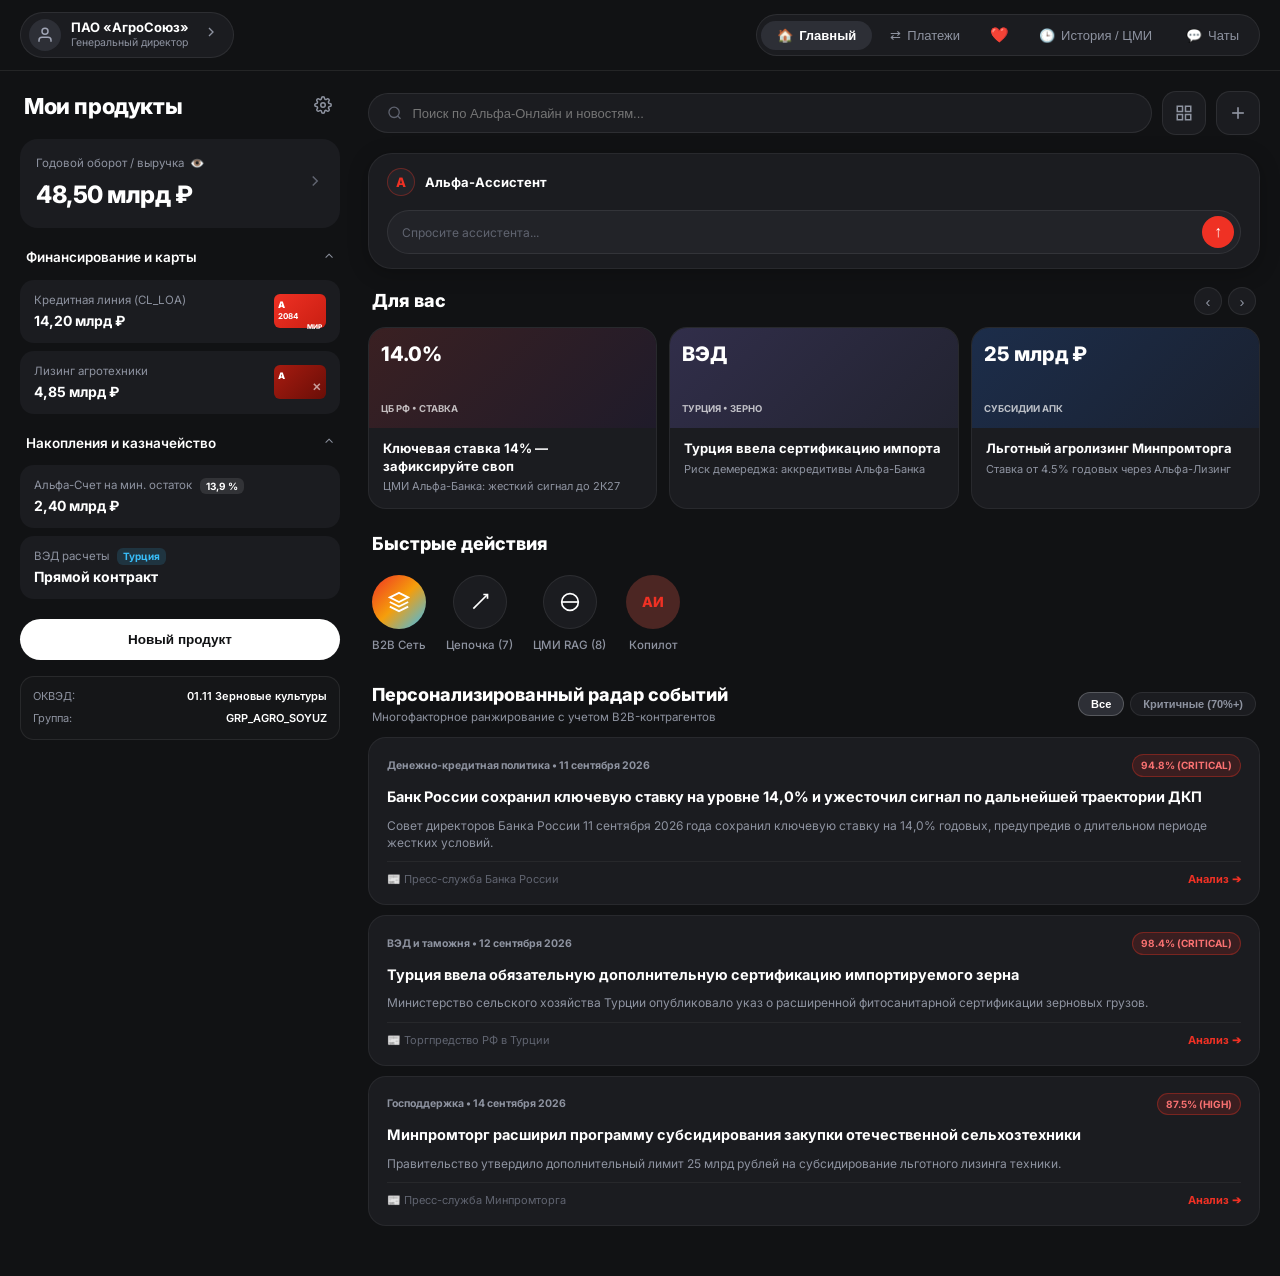
==== commit 2b0eb7c8: "style(ai-assistant): leave only assistant title and input bar, clean initial state" ====
--- a/src/web/static/index.html
+++ b/src/web/static/index.html
@@ -332,12 +332,10 @@
       border-color: rgba(255, 255, 255, 0.16);
     }
     .chatgpt-header {
-      padding: 12px 18px;
+      padding: 14px 18px 6px;
       display: flex;
       justify-content: space-between;
       align-items: center;
-      border-bottom: 1px solid var(--border-subtle);
-      background-color: rgba(255, 255, 255, 0.015);
     }
     .chatgpt-header-left {
       display: flex;
@@ -655,12 +653,10 @@
 
     /* ChatGPT Bottom Input Area */
     .chatgpt-input-area {
-      padding: 10px 18px 14px;
-      border-top: 1px solid var(--border-subtle);
+      padding: 8px 18px 14px;
       display: flex;
       flex-direction: column;
       gap: 6px;
-      background-color: rgba(255, 255, 255, 0.01);
     }
     .chatgpt-input-pill {
       background-color: var(--alfa-card);
@@ -890,102 +886,50 @@
         <!-- CHATGPT-STYLE AI ASSISTANT WINDOW (ALFA BANK DARK PALETTE)   -->
         <!-- ============================================================ -->
         <div class="chatgpt-box" id="executiveAiHubCard">
-          <!-- Minimalist Header -->
+          <!-- Minimalist Header: Only Альфа-Ассистент -->
           <div class="chatgpt-header">
             <div class="chatgpt-header-left">
               <div class="chatgpt-avatar-badge">А</div>
-              <div class="chatgpt-header-info">
-                <div class="chatgpt-header-title">Альфа-Ассистент</div>
-                <div class="chatgpt-header-model">
-                  <span class="chatgpt-status-dot"></span> qwen3.8-27b • ЦМИ Альфа-Банка
-                </div>
-              </div>
-            </div>
-            <div class="chatgpt-header-right">
-              <span class="chatgpt-role-badge" id="hubRoleBadge">Роль: Генеральный директор</span>
-              <button class="chatgpt-icon-btn" onclick="app.resetChatgptThread()" title="Очистить диалог">↺</button>
-            </div>
-          </div>
-
-          <!-- Messages Thread (ChatGPT Conversation Feed) -->
-          <div class="chatgpt-thread" id="chatgptThread">
-            <!-- Initial AI Message with Starters -->
-            <div class="chatgpt-msg ai" id="chatgptWelcomeMsg">
+              <div class="chatgpt-header-title">Альфа-Ассистент</div>
+            </div>
+          </div>
+
+          <!-- Messages Thread (Initially hidden, revealed on query) -->
+          <div class="chatgpt-thread" id="chatgptThread" style="display: none;">
+            <div id="chatgptHistoryContainer"></div>
+
+            <div class="chatgpt-msg ai" id="chatgptActiveResponseMsg" style="display: none;">
               <div class="chatgpt-msg-avatar">А</div>
               <div class="chatgpt-msg-content">
-                <div class="chatgpt-msg-text">
-                  Здравствуйте! Я корпоративный AI-ассистент Альфа-Банка. Анализирую влияние макроэкономических факторов, ставки ЦБ и рисков контрагентов на бизнес ПАО «АгроСоюз».
-                </div>
-                
-                <!-- Starter Prompts (Clean ChatGPT chips) -->
-                <div class="chatgpt-starters-grid">
-                  <button class="chatgpt-starter-card" onclick="app.askQuickCopilot('Как ставка 14% повлияет на наш кредитный портфель и P&L?')">
-                    <span class="starter-icon">⚡️</span>
-                    <span class="starter-text">Ставка 14%: влияние на долг и P&L</span>
-                  </button>
-                  <button class="chatgpt-starter-card" onclick="app.askQuickCopilot('Проанализируй финансовую устойчивость поставщика ООО Юг-Агро и цепочки поставок')">
-                    <span class="starter-icon">⛓️</span>
-                    <span class="starter-text">Риски поставщика ООО «Юг-Агро»</span>
-                  </button>
-                  <button class="chatgpt-starter-card" onclick="app.loadDailyBriefing()">
-                    <span class="starter-icon">📊</span>
-                    <span class="starter-text">Суточный дайджест (Daily Briefing)</span>
-                  </button>
-                  <button class="chatgpt-starter-card" onclick="app.loadExecutiveDelta()">
-                    <span class="starter-icon">🔄</span>
-                    <span class="starter-text">Что изменилось с прошлого раза?</span>
-                  </button>
-                </div>
-              </div>
-            </div>
-
-            <!-- Dynamic Conversation History Container -->
-            <div id="chatgptHistoryContainer"></div>
-
-            <!-- Dynamic Active Response Card (Fact / Alfa View / AI View) -->
-            <div class="chatgpt-msg ai" id="chatgptActiveResponseMsg">
-              <div class="chatgpt-msg-avatar">А</div>
-              <div class="chatgpt-msg-content">
-                <!-- 3-Views Breakdown (Clean ChatGPT Quote / Callout style) -->
+                <!-- 3-Views Breakdown (FACT / ALFA VIEW / AI VIEW) -->
                 <div class="chatgpt-view-callouts">
                   <div class="chatgpt-callout fact-callout">
                     <div class="callout-header">📘 Что известно фактически (FACT)</div>
-                    <div class="callout-text" id="hubFactText">Банк России сохранил ставку на уровне 14,0% и ужесточил сигнал по ДКП. Официальный пресс-релиз регулятора от 11.09.2026.</div>
+                    <div class="callout-text" id="hubFactText"></div>
                   </div>
                   <div class="chatgpt-callout alfa-callout">
                     <div class="callout-header">🔴 Экспертиза ЦМИ Альфа-Банка (ALFA VIEW)</div>
-                    <div class="callout-text" id="hubAlfaText">«Ключевая ставка без изменения на 14,0%, риторика стала жестче». ЦМИ Альфа-Банка прогнозирует сохранение ставки до конца 1П27. Рекомендован переход на инструменты хеджирования.</div>
+                    <div class="callout-text" id="hubAlfaText"></div>
                   </div>
                   <div class="chatgpt-callout ai-callout">
                     <div class="callout-header">🟣 Персонализированный вывод (AI VIEW)</div>
-                    <div class="callout-text" id="hubAiText">Для компании ПАО «АгроСоюз» (выручка 48.5 млрд ₽, заемный портфель активен) сохранение ставки блокирует дешевое финансирование. Рекомендуется процентный своп (IRS) и размещение остатков в овернайт под 13.9%.</div>
+                    <div class="callout-text" id="hubAiText"></div>
                   </div>
                 </div>
 
-                <!-- Impact Chain Summary (Criteria 7) -->
-                <div class="chatgpt-chain-row">
+                <!-- Impact Chain Summary -->
+                <div class="chatgpt-chain-row" id="hubChainRow" style="display: none;">
                   <span class="chain-prefix">⛓️ Каузальная цепочка:</span>
-                  <div class="chain-flow-pills" id="hubChainFlow">
-                    <span class="flow-step">Ставка 14%</span> ➔
-                    <span class="flow-step">Дорогой долг (CL_LOA)</span> ➔
-                    <span class="flow-step">Заморозка CAPEX</span> ➔
-                    <span class="flow-step warning">Сжатие EBITDA ↓</span> ➔
-                    <span class="flow-step success">Овернайт 13.9% ↑</span>
-                  </div>
+                  <div class="chain-flow-pills" id="hubChainFlow"></div>
                 </div>
 
-                <!-- Evidence / Source Tracing (Criteria 10) -->
-                <div class="chatgpt-evidence-row">
+                <!-- Evidence / Source Tracing -->
+                <div class="chatgpt-evidence-row" id="hubEvidenceRow" style="display: none;">
                   <span class="evidence-prefix">📌 Основания вывода:</span>
-                  <div class="evidence-pills" id="hubEvidencePills">
-                    <a class="evidence-pill" href="javascript:void(0)" onclick="app.openDetailSheet('NEWS-2026-09-001')">news:ЦБ-РФ-S3</a>
-                    <a class="evidence-pill" href="javascript:void(0)" onclick="app.switchTab('research')">alfa:ЦМИ-Макро-p4</a>
-                    <a class="evidence-pill" href="javascript:void(0)" onclick="app.toggleClientModal()">company:CL_PRODUCT_LOA_MARK</a>
-                    <a class="evidence-pill" href="javascript:void(0)" onclick="app.switchTab('payments')">counterparty:PAY_ЮгАгро</a>
-                  </div>
+                  <div class="evidence-pills" id="hubEvidencePills"></div>
                 </div>
 
-                <!-- Action Toolbar (Clipboard, Feedback) -->
+                <!-- Action Toolbar -->
                 <div class="chatgpt-msg-actions">
                   <button class="chatgpt-action-pill" onclick="app.copyToAlco()">📋 В протокол ALCO</button>
                   <button class="chatgpt-action-icon" onclick="app.sendFeedback('thumbs_up', 'HUB_LAST')" title="Полезно">👍</button>
@@ -995,22 +939,19 @@
             </div>
           </div>
 
-          <!-- Bottom Prompt Bar (Iconic ChatGPT Pill) -->
+          <!-- Bottom Prompt Bar -->
           <div class="chatgpt-input-area">
             <div class="chatgpt-input-pill">
               <input
                 type="text"
                 id="aiHubInput"
                 class="chatgpt-input-field"
-                placeholder="Спросите ассистента: влияние ставки, кассовые разрывы, лизинг, риски дебиторки..."
+                placeholder="Спросите ассистента..."
                 onkeydown="if(event.key==='Enter') app.handleHubSubmit()"
               />
               <button class="chatgpt-send-btn" id="aiHubSendBtn" onclick="app.handleHubSubmit()" title="Отправить">
                 ↑
               </button>
-            </div>
-            <div class="chatgpt-disclaimer">
-              Альфа-Ассистент qwen3.8-27b опирается на данные ЦБ РФ, аналитику ЦМИ Альфа-Банка и граф контрагентов
             </div>
           </div>
         </div>
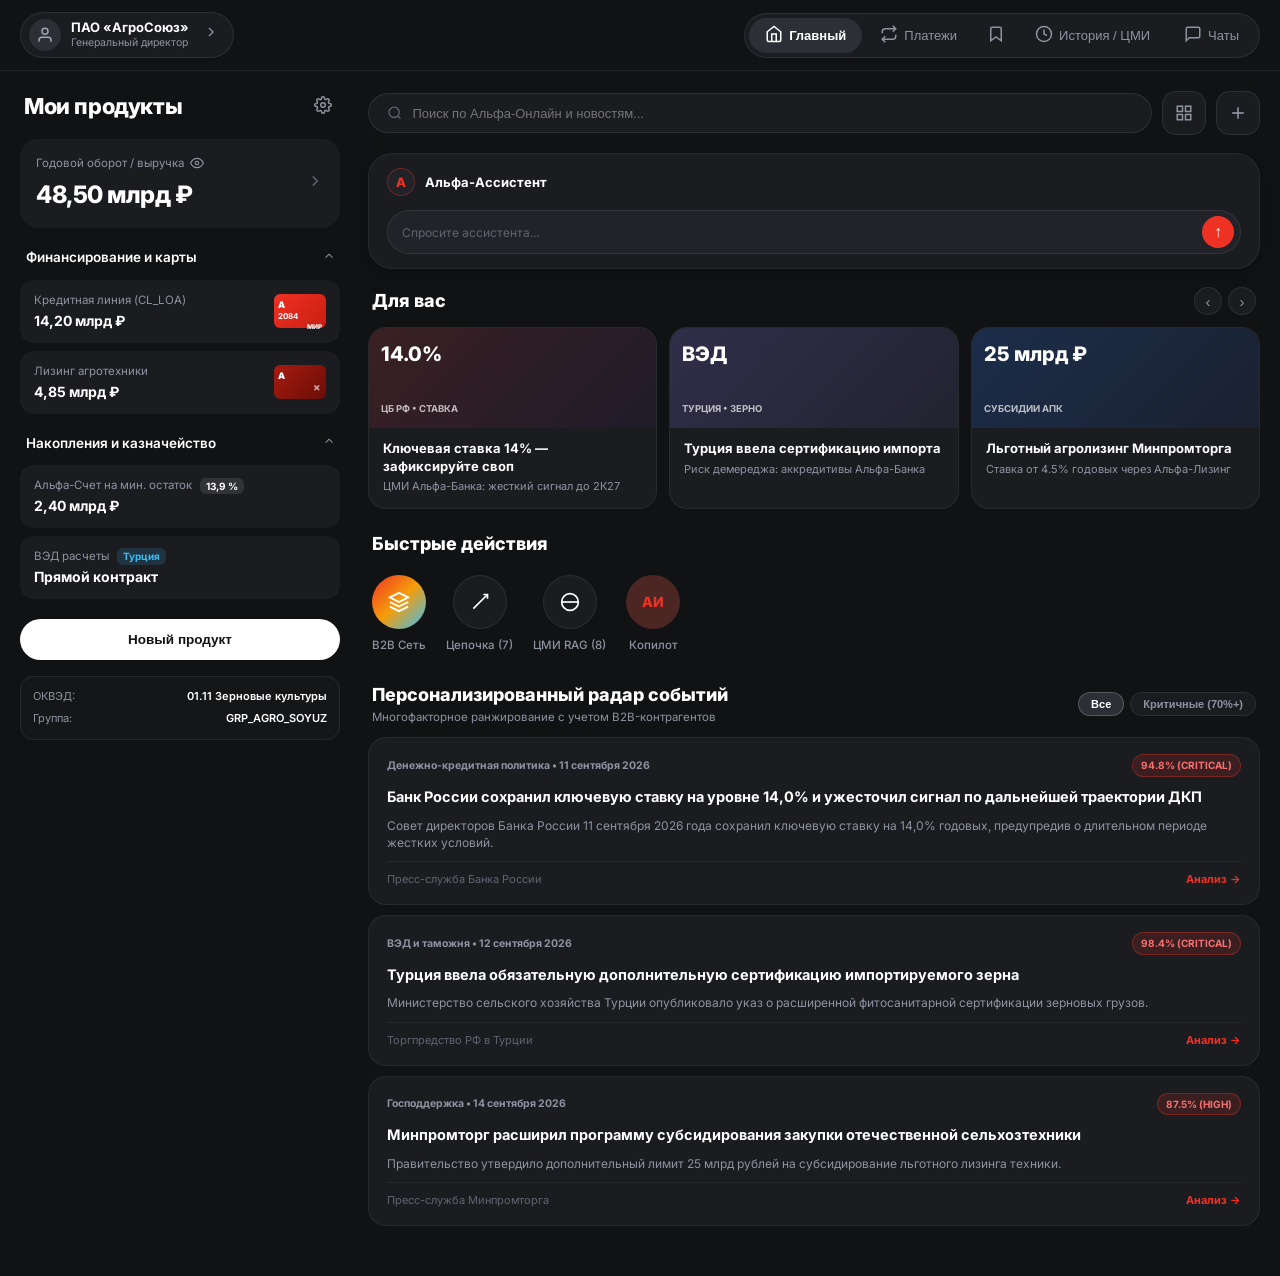
==== commit 85a76e74: "style: remove all emojis and replace with clean SVG icons across the app" ====
--- a/src/web/static/index.html
+++ b/src/web/static/index.html
@@ -736,22 +736,32 @@
 
       <nav class="app-nav-dock">
         <button class="dock-tab active" onclick="switchTab('main')">
-          <span class="dock-icon">🏠</span>
+          <span class="dock-icon">
+            <svg width="18" height="18" viewBox="0 0 24 24" fill="none" stroke="currentColor" stroke-width="2"><path d="M3 9l9-7 9 7v11a2 2 0 0 1-2 2H5a2 2 0 0 1-2-2z"></path><polyline points="9 22 9 12 15 12 15 22"></polyline></svg>
+          </span>
           <span class="dock-label">Главный</span>
         </button>
         <button class="dock-tab" onclick="switchTab('payments')">
-          <span class="dock-icon">⇄</span>
+          <span class="dock-icon">
+            <svg width="18" height="18" viewBox="0 0 24 24" fill="none" stroke="currentColor" stroke-width="2"><polyline points="17 1 21 5 17 9"></polyline><path d="M3 11V9a4 4 0 0 1 4-4h14"></path><polyline points="7 23 3 19 7 15"></polyline><path d="M21 13v2a4 4 0 0 1-4 4H3"></path></svg>
+          </span>
           <span class="dock-label">Платежи</span>
         </button>
         <button class="dock-tab dock-heart" onclick="switchTab('favorites')">
-          <span class="dock-icon heart-icon">❤️</span>
+          <span class="dock-icon heart-icon">
+            <svg width="18" height="18" viewBox="0 0 24 24" fill="none" stroke="currentColor" stroke-width="2"><path d="M19 21l-7-5-7 5V5a2 2 0 0 1 2-2h10a2 2 0 0 1 2 2z"></path></svg>
+          </span>
         </button>
         <button class="dock-tab" onclick="switchTab('research')">
-          <span class="dock-icon">🕒</span>
+          <span class="dock-icon">
+            <svg width="18" height="18" viewBox="0 0 24 24" fill="none" stroke="currentColor" stroke-width="2"><circle cx="12" cy="12" r="10"></circle><polyline points="12 6 12 12 16 14"></polyline></svg>
+          </span>
           <span class="dock-label">История / ЦМИ</span>
         </button>
         <button class="dock-tab" onclick="switchTab('chat')">
-          <span class="dock-icon">💬</span>
+          <span class="dock-icon">
+            <svg width="18" height="18" viewBox="0 0 24 24" fill="none" stroke="currentColor" stroke-width="2"><path d="M21 15a2 2 0 0 1-2 2H7l-4 4V5a2 2 0 0 1 2-2h14a2 2 0 0 1 2 2z"></path></svg>
+          </span>
           <span class="dock-label">Чаты</span>
         </button>
       </nav>
@@ -776,7 +786,7 @@
       <div class="product-card total-balance-card" onclick="switchTab('payments')">
         <div class="balance-sub">
           <span>Годовой оборот / выручка</span>
-          <span>👁️</span>
+          <svg width="14" height="14" viewBox="0 0 24 24" fill="none" stroke="currentColor" stroke-width="2"><path d="M1 12s4-8 11-8 11 8 11 8-4 8-11 8-11-8-11-8z"></path><circle cx="12" cy="12" r="3"></circle></svg>
         </div>
         <div class="balance-value" id="dispRevenueVal">48,50 млрд ₽</div>
         <div class="card-chevron"><svg width="18" height="18" viewBox="0 0 24 24" fill="none" stroke="currentColor" stroke-width="2"><path d="M9 18l6-6-6-6"/></svg></div>
@@ -806,7 +816,7 @@
             </div>
             <div class="mini-alfa-card dark-red">
               <div class="card-alfa-badge">А</div>
-              <span class="card-close">✕</span>
+              <span class="card-close">&times;</span>
             </div>
           </div>
         </div>
@@ -904,36 +914,40 @@
                 <!-- 3-Views Breakdown (FACT / ALFA VIEW / AI VIEW) -->
                 <div class="chatgpt-view-callouts">
                   <div class="chatgpt-callout fact-callout">
-                    <div class="callout-header">📘 Что известно фактически (FACT)</div>
+                    <div class="callout-header">Что известно фактически (FACT)</div>
                     <div class="callout-text" id="hubFactText"></div>
                   </div>
                   <div class="chatgpt-callout alfa-callout">
-                    <div class="callout-header">🔴 Экспертиза ЦМИ Альфа-Банка (ALFA VIEW)</div>
+                    <div class="callout-header">Экспертиза ЦМИ Альфа-Банка (ALFA VIEW)</div>
                     <div class="callout-text" id="hubAlfaText"></div>
                   </div>
                   <div class="chatgpt-callout ai-callout">
-                    <div class="callout-header">🟣 Персонализированный вывод (AI VIEW)</div>
+                    <div class="callout-header">Персонализированный вывод (AI VIEW)</div>
                     <div class="callout-text" id="hubAiText"></div>
                   </div>
                 </div>
 
                 <!-- Impact Chain Summary -->
                 <div class="chatgpt-chain-row" id="hubChainRow" style="display: none;">
-                  <span class="chain-prefix">⛓️ Каузальная цепочка:</span>
+                  <span class="chain-prefix">Каузальная цепочка:</span>
                   <div class="chain-flow-pills" id="hubChainFlow"></div>
                 </div>
 
                 <!-- Evidence / Source Tracing -->
                 <div class="chatgpt-evidence-row" id="hubEvidenceRow" style="display: none;">
-                  <span class="evidence-prefix">📌 Основания вывода:</span>
+                  <span class="evidence-prefix">Основания вывода:</span>
                   <div class="evidence-pills" id="hubEvidencePills"></div>
                 </div>
 
                 <!-- Action Toolbar -->
                 <div class="chatgpt-msg-actions">
-                  <button class="chatgpt-action-pill" onclick="app.copyToAlco()">📋 В протокол ALCO</button>
-                  <button class="chatgpt-action-icon" onclick="app.sendFeedback('thumbs_up', 'HUB_LAST')" title="Полезно">👍</button>
-                  <button class="chatgpt-action-icon" onclick="app.sendFeedback('thumbs_down', 'HUB_LAST')" title="Нерелевантно">👎</button>
+                  <button class="chatgpt-action-pill" onclick="app.copyToAlco()">В протокол ALCO</button>
+                  <button class="chatgpt-action-icon" onclick="app.sendFeedback('thumbs_up', 'HUB_LAST')" title="Полезно">
+                    <svg width="14" height="14" viewBox="0 0 24 24" fill="none" stroke="currentColor" stroke-width="2"><path d="M14 9V5a3 3 0 0 0-3-3l-4 9v11h11.28a2 2 0 0 0 2-1.7l1.38-9a2 2 0 0 0-2-2.3zM7 22H4a2 2 0 0 1-2-2v-7a2 2 0 0 1 2-2h3"></path></svg>
+                  </button>
+                  <button class="chatgpt-action-icon" onclick="app.sendFeedback('thumbs_down', 'HUB_LAST')" title="Нерелевантно">
+                    <svg width="14" height="14" viewBox="0 0 24 24" fill="none" stroke="currentColor" stroke-width="2"><path d="M10 15v4a3 3 0 0 0 3 3l4-9V2H5.72a2 2 0 0 0-2 1.7l-1.38 9a2 2 0 0 0 2 2.3zm7-13h3a2 2 0 0 1 2 2v7a2 2 0 0 1-2 2h-3"></path></svg>
+                  </button>
                 </div>
               </div>
             </div>
@@ -1100,7 +1114,7 @@
       <!-- TAB: ИЗБРАННОЕ -->
       <div class="tab-view" id="view-favorites">
         <div class="sub-view-header">
-          <h2>Избранные бизнес-события ❤️</h2>
+          <h2>Избранные бизнес-события</h2>
           <p>Критичные решения Совета директоров и Казначейства</p>
         </div>
         <div class="news-feed-list" id="favFeedList"></div>
@@ -1130,7 +1144,7 @@
           </div>
           <div class="chat-bottom-bar">
             <input type="text" id="chatInput" placeholder="Задайте вопрос аналитику..." onkeydown="if(event.key==='Enter')sendChat()" />
-            <button class="chat-send-btn" onclick="sendChat()">➔</button>
+            <button class="chat-send-btn" onclick="sendChat()">&rarr;</button>
           </div>
         </div>
       </div>
@@ -1148,7 +1162,7 @@
             <span class="badge-alfa-tag">АО «АЛЬФА-БАНК» | ИНСАЙТ</span>
             <span class="badge-relevance-chip" id="modalScoreBadge">CRITICAL 94.8%</span>
           </div>
-          <button class="sheet-close-btn" onclick="closeModal()">✕</button>
+          <button class="sheet-close-btn" onclick="closeModal()">&times;</button>
         </div>
         <h2 class="sheet-title" id="modalTitle">Заголовок события</h2>
       </div>
@@ -1157,7 +1171,7 @@
         <!-- RAG GROUNDING MATRIX (ITEM 8) -->
         <div class="grounding-matrix-box">
           <div class="box-caption">
-            <strong>🎯 RAG Grounding Matrix (Пункт 8): [ФАКТ] + [ЦМИ АЛЬФА] + [ПРОФИЛЬ] ➔ [ИНСАЙТ]</strong>
+            <strong>RAG Grounding Matrix: [ФАКТ] + [ЦМИ АЛЬФА] + [ПРОФИЛЬ] &rarr; [ИНСАЙТ]</strong>
           </div>
           <div class="matrix-grid-4">
             <div class="matrix-tile">
@@ -1182,7 +1196,7 @@
         <!-- IMPACT CHAIN (ITEM 7) -->
         <div class="impact-chain-section">
           <div class="impact-chain-header">
-            <strong>🔗 Пошаговая цепочка влияния (Impact Chain, Пункт 7)</strong>
+            <strong>Пошаговая цепочка влияния (Impact Chain)</strong>
             <div class="chain-meta-pills">
               <span class="pill-strength" id="modalStrength">Сила: CRITICAL</span>
               <span class="pill-horizon" id="modalHorizon">Горизонт: 3-12 мес</span>
@@ -1224,7 +1238,7 @@
     <div class="client-modal-card">
       <div class="modal-header">
         <h3>Выбор корпоративного клиента</h3>
-        <button class="modal-close" onclick="toggleModal()">✕</button>
+        <button class="modal-close" onclick="toggleModal()">&times;</button>
       </div>
       <div style="display:flex; flex-direction:column; gap:12px;">
         <div>
@@ -1400,8 +1414,8 @@
           <h4 class="news-item-title">${n.title}</h4>
           <p class="news-item-summary">${n.summary}</p>
           <div class="news-item-footer">
-            <span class="news-source-label">📰 ${n.source}</span>
-            <span class="open-insight-link">Анализ ➔</span>
+            <span class="news-source-label">${n.source}</span>
+            <span class="open-insight-link">Анализ &rarr;</span>
           </div>
         </div>
       `).join("");
